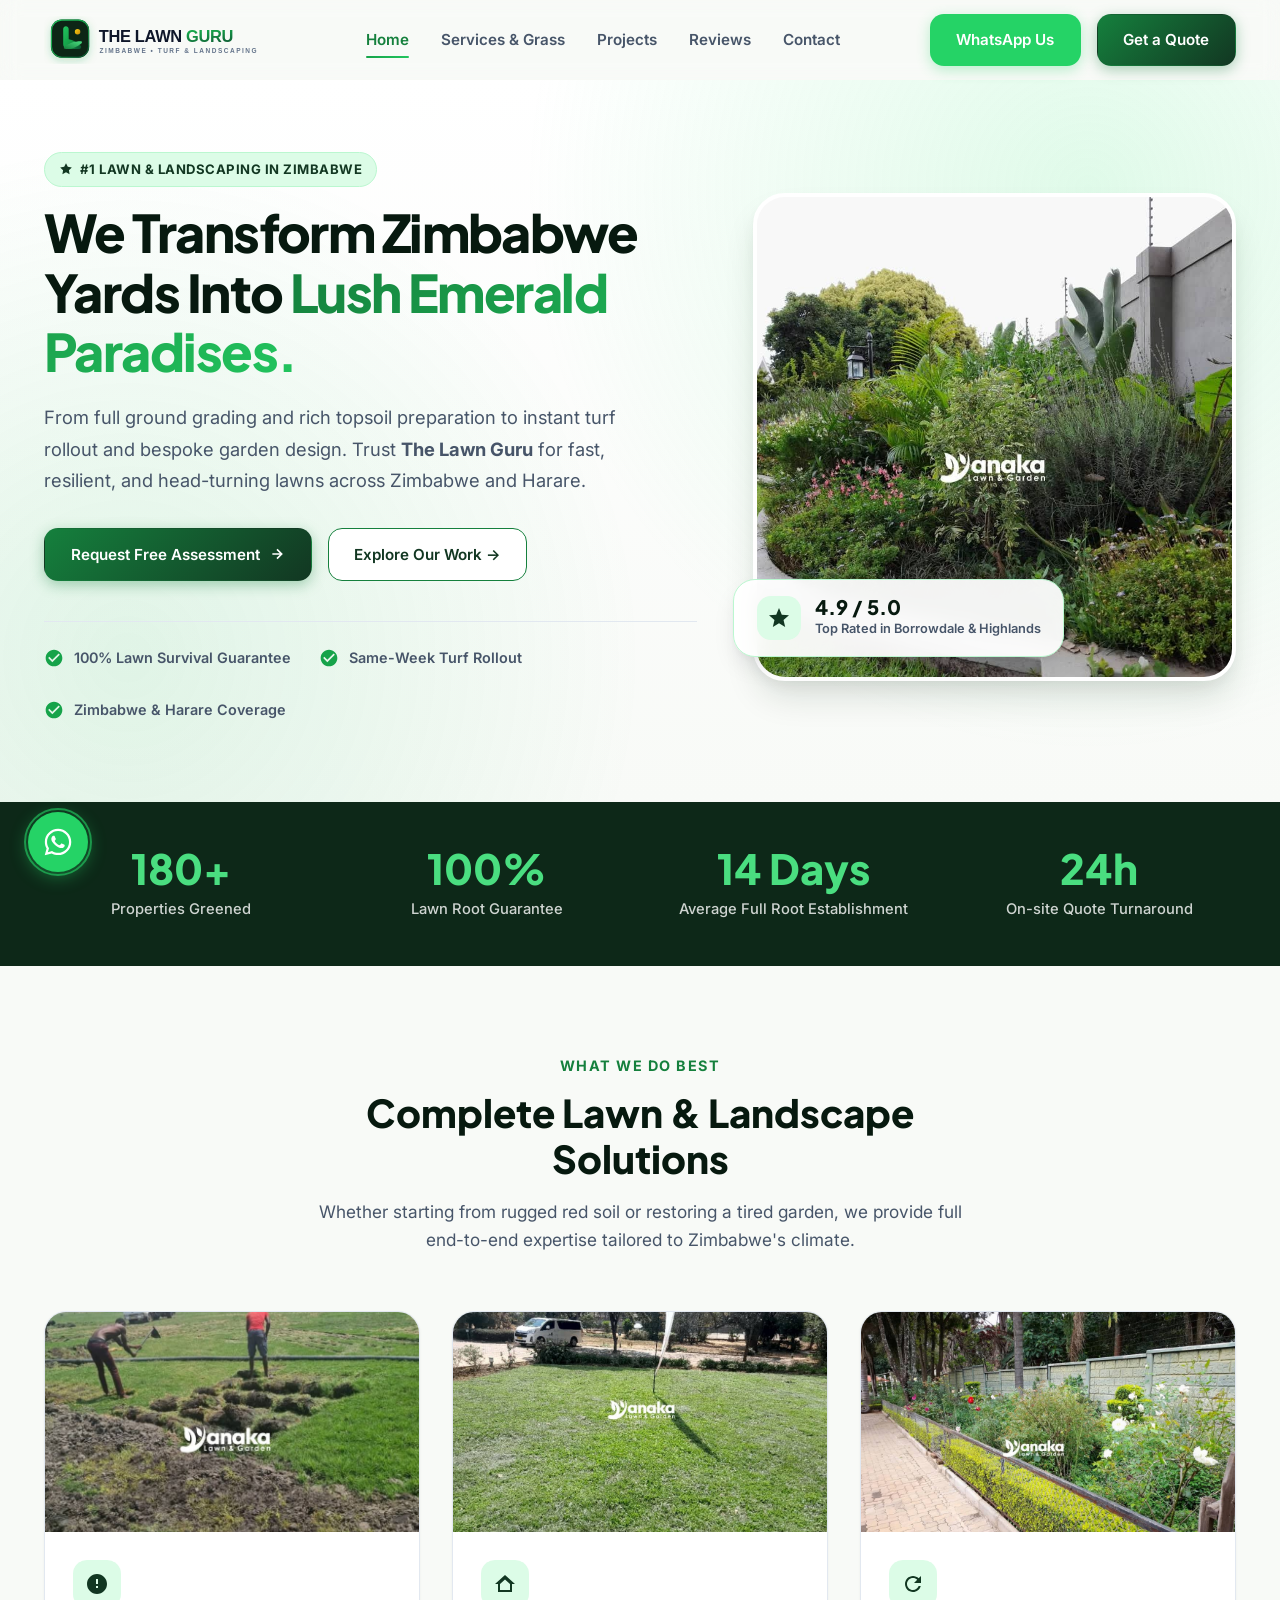
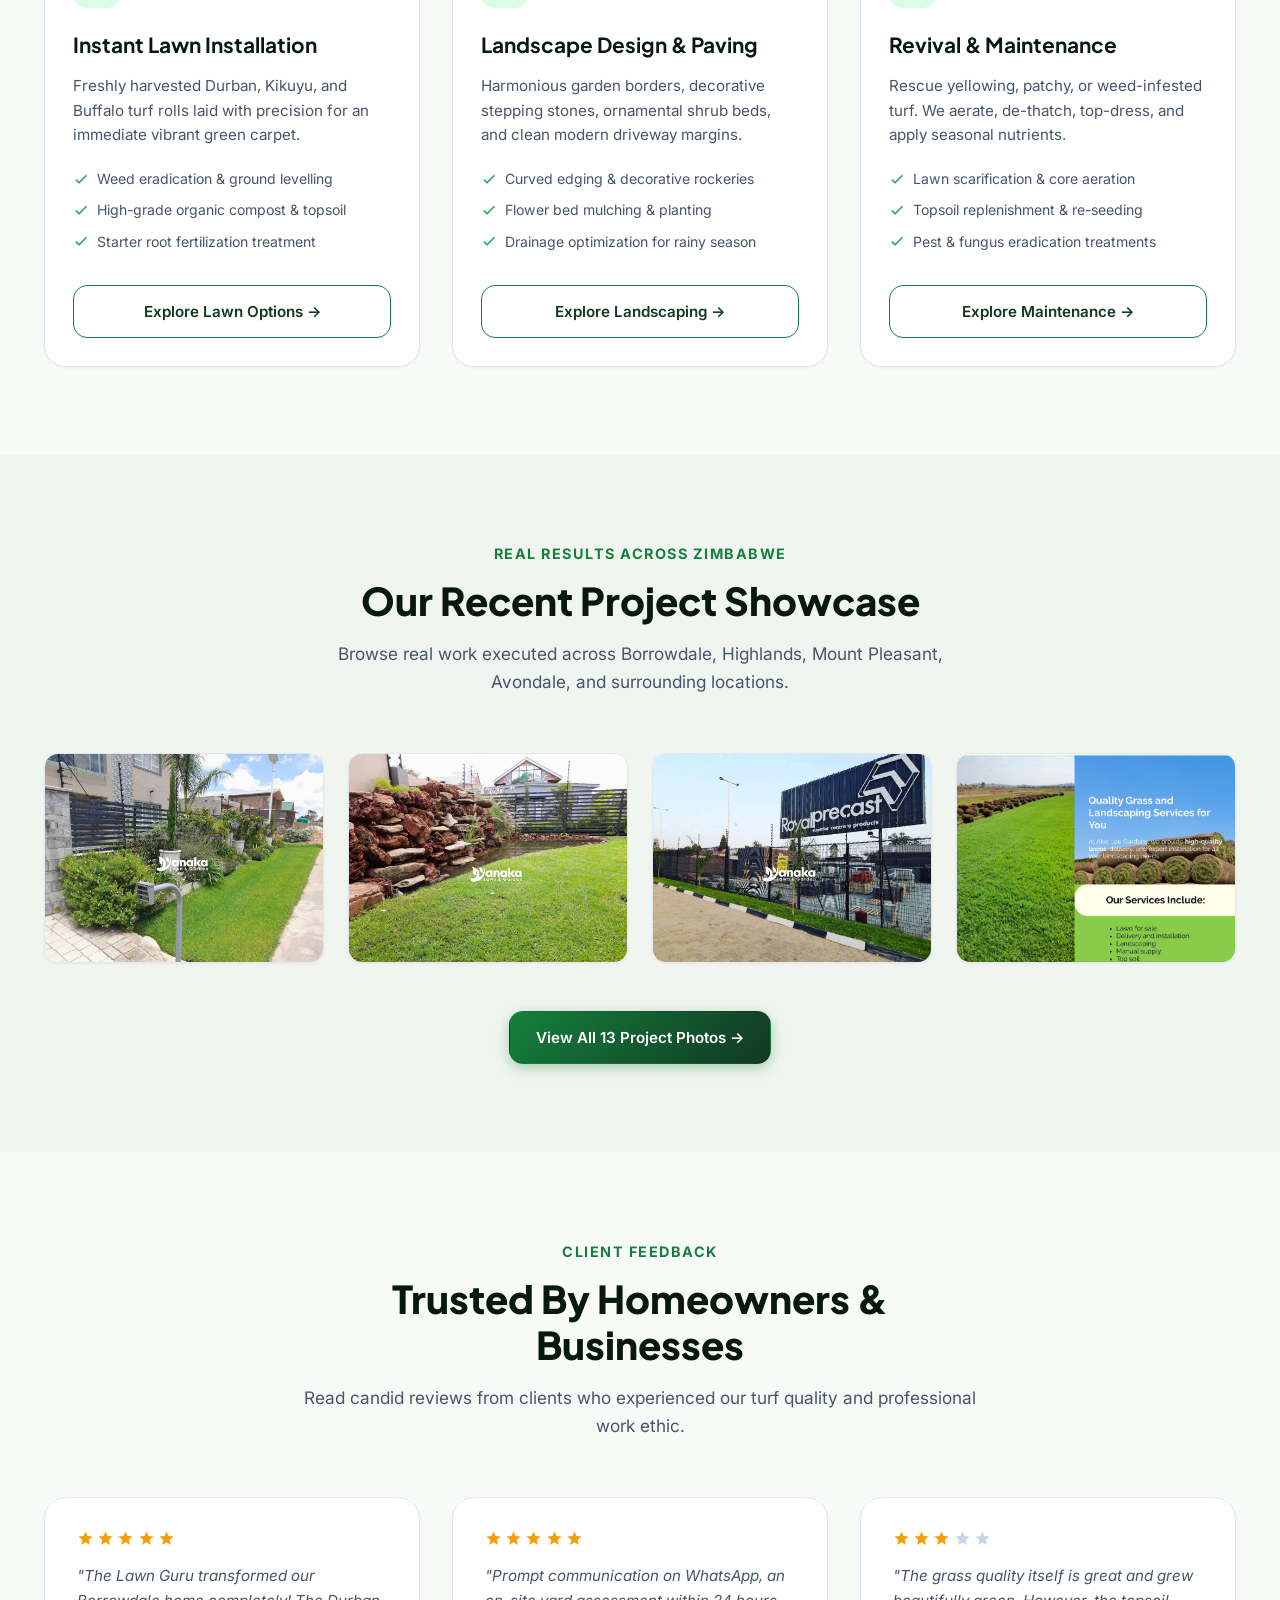
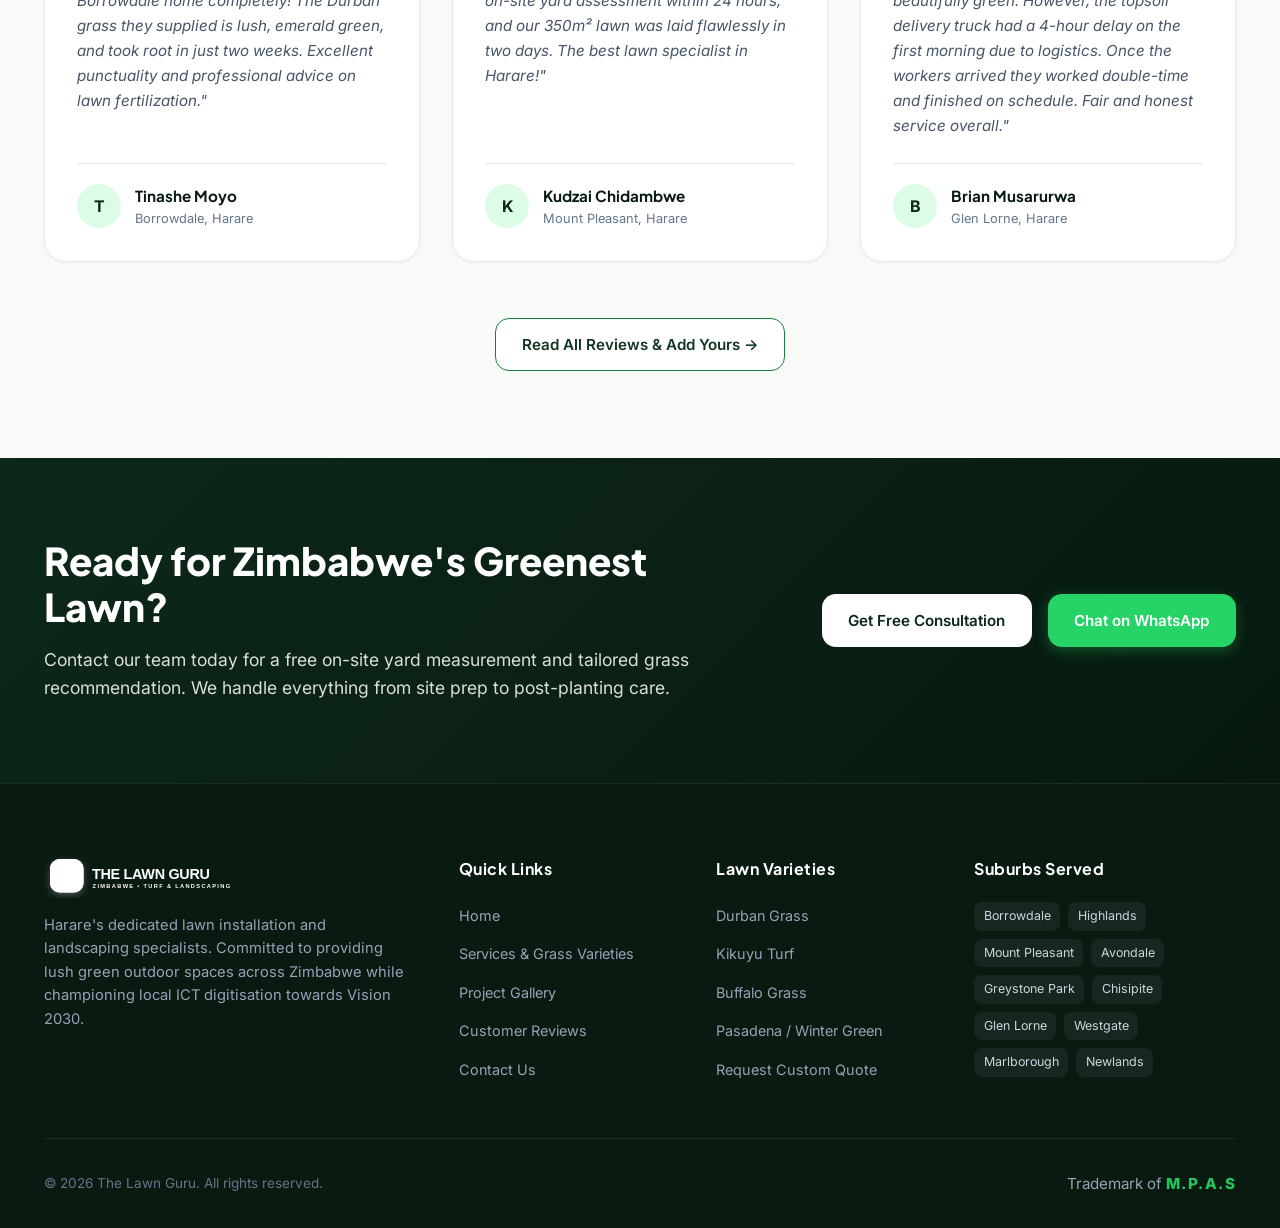
==== index.html @ 2c1bcaf5 "feat: complete The Lawn Guru website with modern branding, gallery, reviews, M.P.A.S trademark, and " ====
<!DOCTYPE html>
<html lang="en">
<head>
  <meta charset="UTF-8">
  <meta name="viewport" content="width=device-width, initial-scale=1.0">
  <title>The Lawn Guru | Harare's Premier Lawn Installation & Landscaping Specialists</title>
  <meta name="description" content="Harare's #1 lawn installation, turf laying, and landscaping experts. Supplying Durban, Kikuyu, and Buffalo grass with professional ground prep and yard care across Harare, Zimbabwe.">
  <meta name="keywords" content="lawn installation Harare, landscaping Harare, instant lawn Zimbabwe, turf suppliers Harare, garden maintenance Zimbabwe, The Lawn Guru">
  
  <!-- Open Graph / Facebook -->
  <meta property="og:type" content="website">
  <meta property="og:title" content="The Lawn Guru | Harare Lawn & Landscaping">
  <meta property="og:description" content="Transform your yard into an emerald oasis. Instant lawn installation and professional landscaping in Harare, Zimbabwe.">
  <meta property="og:image" content="picss/IMG-20260917-WA0035.jpg">
  
  <!-- Favicon -->
  <link rel="icon" type="image/svg+xml" href="assets/icon.svg">
  
  <!-- Stylesheets -->
  <link rel="stylesheet" href="css/style.css?v=4">

  <!-- Schema.org JSON-LD for Google SEO -->
  <script type="application/ld+json">
  {
    "@context": "https://schema.org",
    "@type": "HomeAndConstructionBusiness",
    "name": "The Lawn Guru",
    "url": "https://thelawnguru.vercel.app",
    "logo": "assets/logo.svg",
    "image": "picss/IMG-20260917-WA0035.jpg",
    "description": "Harare's premier lawn installation, turf laying, and landscaping specialists.",
    "address": {
      "@type": "PostalAddress",
      "addressLocality": "Harare",
      "addressCountry": "ZW"
    },
    "geo": {
      "@type": "GeoCoordinates",
      "latitude": "-17.8252",
      "longitude": "31.0335"
    },
    "telephone": "+263771234567",
    "openingHours": "Mo-Sa 07:30-17:30",
    "priceRange": "$$"
  }
  </script>
</head>
<body>

  <!-- =========================================================================
       First-Time Visitor Turf Rollout Splash (Idea 1 + Idea 6)
       ========================================================================= -->
  <div class="turf-splash-overlay" id="turfSplashOverlay" aria-hidden="true">
    <div class="splash-content-box">
      <div class="splash-logo-badge">
        <img src="assets/icon.svg" alt="The Lawn Guru Mark">
      </div>
      <div class="splash-brand-title">THE LAWN <span>GURU</span></div>
      <div class="splash-brand-sub">ZIMBABWE &bull; TURF &amp; LANDSCAPING</div>
      <div class="splash-loader-line">
        <div class="splash-loader-progress"></div>
      </div>
      <div class="splash-tap-hint">Tap anywhere to enter</div>
    </div>
  </div>

  <!-- =========================================================================
       Site Header & Navigation
       ========================================================================= -->
  <header class="site-header" id="siteHeader">
    <div class="container nav-wrapper">
      <a href="index.html" class="brand-link" aria-label="The Lawn Guru Home">
        <img src="assets/logo.svg" alt="The Lawn Guru Logo" class="brand-logo-img">
      </a>

      <nav aria-label="Main Navigation">
        <ul class="nav-links">
          <li><a href="index.html" class="nav-link active">Home</a></li>
          <li><a href="services.html" class="nav-link">Services &amp; Grass</a></li>
          <li><a href="gallery.html" class="nav-link">Projects</a></li>
          <li><a href="reviews.html" class="nav-link">Reviews</a></li>
          <li><a href="contact.html" class="nav-link">Contact</a></li>
        </ul>
      </nav>

      <div class="nav-actions">
        <a href="https://wa.me/263771234567?text=Hi%20The%20Lawn%20Guru%2C%20I%20would%20like%20a%20quote%20for%20lawn%20installation" class="btn btn-whatsapp" target="_blank" rel="noopener">
          WhatsApp Us
        </a>
        <a href="contact.html" class="btn btn-primary">Get a Quote</a>
      </div>

      <button class="mobile-toggle" aria-label="Open Navigation Menu">
        <svg viewBox="0 0 24 24" fill="none" stroke="currentColor" stroke-width="2.2" stroke-linecap="round" stroke-linejoin="round">
          <line x1="3" y1="12" x2="21" y2="12"></line>
          <line x1="3" y1="6" x2="21" y2="6"></line>
          <line x1="3" y1="18" x2="21" y2="18"></line>
        </svg>
      </button>
    </div>

    <!-- Mobile Drawer -->
    <div class="mobile-nav-drawer" id="mobileDrawer">
      <a href="index.html">Home</a>
      <a href="services.html">Services &amp; Grass Varieties</a>
      <a href="gallery.html">Projects Gallery</a>
      <a href="reviews.html">Customer Reviews</a>
      <a href="contact.html">Contact Us</a>
      <a href="https://wa.me/263771234567" target="_blank" style="color: #16a34a;">Chat on WhatsApp &rarr;</a>
    </div>
  </header>

  <!-- =========================================================================
       Hero Section
       ========================================================================= -->
  <section class="hero-section">
    <!-- Ambient Floating Particles (Idea 6) -->
    <div class="hero-ambient-container" id="heroAmbientContainer"></div>

    <div class="container hero-grid">
      <div class="hero-content">
        <div class="badge badge-green">
          <svg width="14" height="14" viewBox="0 0 24 24" fill="currentColor"><path d="M12 2L15.09 8.26L22 9.27L17 14.14L18.18 21.02L12 17.77L5.82 21.02L7 14.14L2 9.27L8.91 8.26L12 2Z"/></svg>
          #1 Lawn &amp; Landscaping in Zimbabwe
        </div>
        
        <h1 class="hero-title">
          We Transform Zimbabwe Yards Into <span class="highlight">Lush Emerald Paradises.</span>
        </h1>
        
        <p class="hero-description">
          From full ground grading and rich topsoil preparation to instant turf rollout and bespoke garden design. Trust <strong>The Lawn Guru</strong> for fast, resilient, and head-turning lawns across Zimbabwe and Harare.
        </p>

        <div class="hero-cta-group">
          <a href="contact.html" class="btn btn-primary">
            Request Free Assessment
            <svg width="16" height="16" viewBox="0 0 24 24" fill="none" stroke="currentColor" stroke-width="2.5"><path d="M5 12h14M12 5l7 7-7 7"/></svg>
          </a>
          <a href="gallery.html" class="btn btn-outline">
            Explore Our Work &rarr;
          </a>
        </div>

        <div class="hero-trust-row">
          <div class="trust-item">
            <svg class="trust-icon" viewBox="0 0 24 24" fill="currentColor"><path d="M12 2C6.48 2 2 6.48 2 12s4.48 10 10 10 10-4.48 10-10S17.52 2 12 2zm-2 15l-5-5 1.41-1.41L10 14.17l7.59-7.59L19 8l-9 9z"/></svg>
            100% Lawn Survival Guarantee
          </div>
          <div class="trust-item">
            <svg class="trust-icon" viewBox="0 0 24 24" fill="currentColor"><path d="M12 2C6.48 2 2 6.48 2 12s4.48 10 10 10 10-4.48 10-10S17.52 2 12 2zm-2 15l-5-5 1.41-1.41L10 14.17l7.59-7.59L19 8l-9 9z"/></svg>
            Same-Week Turf Rollout
          </div>
          <div class="trust-item">
            <svg class="trust-icon" viewBox="0 0 24 24" fill="currentColor"><path d="M12 2C6.48 2 2 6.48 2 12s4.48 10 10 10 10-4.48 10-10S17.52 2 12 2zm-2 15l-5-5 1.41-1.41L10 14.17l7.59-7.59L19 8l-9 9z"/></svg>
            Zimbabwe &amp; Harare Coverage
          </div>
        </div>
      </div>

      <div class="hero-media-wrapper">
        <div class="hero-image-card">
          <img src="picss/IMG-20260917-WA0035.jpg" alt="Lush green lawn installed in Harare by The Lawn Guru">
        </div>
        <div class="hero-floating-badge">
          <div class="floating-icon-box">
            <svg width="24" height="24" viewBox="0 0 24 24" fill="currentColor"><path d="M12 17.27L18.18 21l-1.64-7.03L22 9.24l-7.19-.61L12 2 9.19 8.63 2 9.24l5.46 4.73L5.82 21z"/></svg>
          </div>
          <div>
            <div class="floating-text-num">4.9 / 5.0</div>
            <div class="floating-text-label">Top Rated in Borrowdale &amp; Highlands</div>
          </div>
        </div>
      </div>
    </div>
  </section>

  <!-- =========================================================================
       Stats Bar
       ========================================================================= -->
  <section class="stats-section">
    <div class="container stats-grid">
      <div class="stat-item reveal-on-scroll reveal-delay-1">
        <div class="stat-num">180+</div>
        <div class="stat-label">Properties Greened</div>
      </div>
      <div class="stat-item reveal-on-scroll reveal-delay-2">
        <div class="stat-num">100%</div>
        <div class="stat-label">Lawn Root Guarantee</div>
      </div>
      <div class="stat-item reveal-on-scroll reveal-delay-3">
        <div class="stat-num">14 Days</div>
        <div class="stat-label">Average Full Root Establishment</div>
      </div>
      <div class="stat-item reveal-on-scroll reveal-delay-4">
        <div class="stat-num">24h</div>
        <div class="stat-label">On-site Quote Turnaround</div>
      </div>
    </div>
  </section>

  <!-- =========================================================================
       Core Services Highlights
       ========================================================================= -->
  <section class="section">
    <div class="container">
      <div class="section-header reveal-on-scroll">
        <span class="section-subtitle">What We Do Best</span>
        <h2 class="section-title">Complete Lawn &amp; Landscape Solutions</h2>
        <p class="section-intro">
          Whether starting from rugged red soil or restoring a tired garden, we provide full end-to-end expertise tailored to Zimbabwe's climate.
        </p>
      </div>

      <div class="services-grid">
        <!-- Service 1 -->
        <div class="service-card reveal-on-scroll reveal-delay-1">
          <div class="service-card-image">
            <img src="picss/IMG-20260917-WA0037.jpg" alt="Instant Lawn Laying">
          </div>
          <div class="service-card-body">
            <div class="service-icon-box">
              <svg width="24" height="24" viewBox="0 0 24 24" fill="currentColor"><path d="M12 2C6.48 2 2 6.48 2 12s4.48 10 10 10 10-4.48 10-10S17.52 2 12 2zm1 14h-2v-2h2v2zm0-4h-2V7h2v5z"/></svg>
            </div>
            <h3 class="service-card-title">Instant Lawn Installation</h3>
            <p class="service-card-text">
              Freshly harvested Durban, Kikuyu, and Buffalo turf rolls laid with precision for an immediate vibrant green carpet.
            </p>
            <ul class="service-features-list">
              <li><svg viewBox="0 0 24 24" fill="currentColor"><path d="M9 16.17L4.83 12l-1.42 1.41L9 19 21 7l-1.41-1.41z"/></svg> Weed eradication &amp; ground levelling</li>
              <li><svg viewBox="0 0 24 24" fill="currentColor"><path d="M9 16.17L4.83 12l-1.42 1.41L9 19 21 7l-1.41-1.41z"/></svg> High-grade organic compost &amp; topsoil</li>
              <li><svg viewBox="0 0 24 24" fill="currentColor"><path d="M9 16.17L4.83 12l-1.42 1.41L9 19 21 7l-1.41-1.41z"/></svg> Starter root fertilization treatment</li>
            </ul>
            <a href="services.html" class="btn btn-outline" style="margin-top: auto;">Explore Lawn Options &rarr;</a>
          </div>
        </div>

        <!-- Service 2 -->
        <div class="service-card reveal-on-scroll reveal-delay-2">
          <div class="service-card-image">
            <img src="picss/IMG-20260917-WA0038.jpg" alt="Custom Landscaping">
          </div>
          <div class="service-card-body">
            <div class="service-icon-box">
              <svg width="24" height="24" viewBox="0 0 24 24" fill="currentColor"><path d="M12 3L2 12h3v8h14v-8h3L12 3zm0 4.5l5 4.5v6H7v-6l5-4.5z"/></svg>
            </div>
            <h3 class="service-card-title">Landscape Design &amp; Paving</h3>
            <p class="service-card-text">
              Harmonious garden borders, decorative stepping stones, ornamental shrub beds, and clean modern driveway margins.
            </p>
            <ul class="service-features-list">
              <li><svg viewBox="0 0 24 24" fill="currentColor"><path d="M9 16.17L4.83 12l-1.42 1.41L9 19 21 7l-1.41-1.41z"/></svg> Curved edging &amp; decorative rockeries</li>
              <li><svg viewBox="0 0 24 24" fill="currentColor"><path d="M9 16.17L4.83 12l-1.42 1.41L9 19 21 7l-1.41-1.41z"/></svg> Flower bed mulching &amp; planting</li>
              <li><svg viewBox="0 0 24 24" fill="currentColor"><path d="M9 16.17L4.83 12l-1.42 1.41L9 19 21 7l-1.41-1.41z"/></svg> Drainage optimization for rainy season</li>
            </ul>
            <a href="services.html" class="btn btn-outline" style="margin-top: auto;">Explore Landscaping &rarr;</a>
          </div>
        </div>

        <!-- Service 3 -->
        <div class="service-card reveal-on-scroll reveal-delay-3">
          <div class="service-card-image">
            <img src="picss/IMG-20260917-WA0043.jpg" alt="Lawn Care & Revival">
          </div>
          <div class="service-card-body">
            <div class="service-icon-box">
              <svg width="24" height="24" viewBox="0 0 24 24" fill="currentColor"><path d="M17.65 6.35C16.2 4.9 14.21 4 12 4c-4.42 0-7.99 3.58-7.99 8s3.57 8 7.99 8c3.73 0 6.84-2.55 7.73-6h-2.08c-.82 2.33-3.04 4-5.65 4-3.31 0-6-2.69-6-6s2.69-6 6-6c1.66 0 3.14.69 4.22 1.78L13 11h7V4l-2.35 2.35z"/></svg>
            </div>
            <h3 class="service-card-title">Revival &amp; Maintenance</h3>
            <p class="service-card-text">
              Rescue yellowing, patchy, or weed-infested turf. We aerate, de-thatch, top-dress, and apply seasonal nutrients.
            </p>
            <ul class="service-features-list">
              <li><svg viewBox="0 0 24 24" fill="currentColor"><path d="M9 16.17L4.83 12l-1.42 1.41L9 19 21 7l-1.41-1.41z"/></svg> Lawn scarification &amp; core aeration</li>
              <li><svg viewBox="0 0 24 24" fill="currentColor"><path d="M9 16.17L4.83 12l-1.42 1.41L9 19 21 7l-1.41-1.41z"/></svg> Topsoil replenishment &amp; re-seeding</li>
              <li><svg viewBox="0 0 24 24" fill="currentColor"><path d="M9 16.17L4.83 12l-1.42 1.41L9 19 21 7l-1.41-1.41z"/></svg> Pest &amp; fungus eradication treatments</li>
            </ul>
            <a href="services.html" class="btn btn-outline" style="margin-top: auto;">Explore Maintenance &rarr;</a>
          </div>
        </div>
      </div>
    </div>
  </section>

  <!-- =========================================================================
       Recent Zimbabwe Projects Preview
       ========================================================================= -->
  <section class="section section-muted">
    <div class="container">
      <div class="section-header reveal-on-scroll">
        <span class="section-subtitle">Real Results Across Zimbabwe</span>
        <h2 class="section-title">Our Recent Project Showcase</h2>
        <p class="section-intro">
          Browse real work executed across Borrowdale, Highlands, Mount Pleasant, Avondale, and surrounding locations.
        </p>
      </div>

      <div class="gallery-grid">
        <div class="gallery-item reveal-on-scroll reveal-delay-1">
          <img src="picss/IMG-20260917-WA0031.jpg" alt="Lawn laying project in Borrowdale">
          <div class="gallery-overlay">
            <span class="gallery-tag">Borrowdale</span>
            <h4 class="gallery-title">Fresh Durban Turf Rollout</h4>
          </div>
        </div>
        <div class="gallery-item reveal-on-scroll reveal-delay-2">
          <img src="picss/IMG-20260917-WA0033.jpg" alt="Landscaping and paving in Highlands">
          <div class="gallery-overlay">
            <span class="gallery-tag">Highlands</span>
            <h4 class="gallery-title">Driveway Lawn &amp; Stone Edging</h4>
          </div>
        </div>
        <div class="gallery-item reveal-on-scroll reveal-delay-3">
          <img src="picss/IMG-20260917-WA0041.jpg" alt="Emerald lawn in Greystone Park">
          <div class="gallery-overlay">
            <span class="gallery-tag">Greystone Park</span>
            <h4 class="gallery-title">Front Yard Greening &amp; Levelling</h4>
          </div>
        </div>
        <div class="gallery-item reveal-on-scroll reveal-delay-4">
          <img src="picss/IMG-20260917-WA0052.jpg" alt="Complete garden transformation in Mount Pleasant">
          <div class="gallery-overlay">
            <span class="gallery-tag">Mount Pleasant</span>
            <h4 class="gallery-title">Estate Turf Rollout &amp; Flowerbeds</h4>
          </div>
        </div>
      </div>

      <div style="text-align: center; margin-top: 3rem;" class="reveal-on-scroll">
        <a href="gallery.html" class="btn btn-primary">View All 13 Project Photos &rarr;</a>
      </div>
    </div>
  </section>

  <!-- =========================================================================
       Featured Reviews Highlight
       ========================================================================= -->
  <section class="section">
    <div class="container">
      <div class="section-header reveal-on-scroll">
        <span class="section-subtitle">Client Feedback</span>
        <h2 class="section-title">Trusted By Homeowners &amp; Businesses</h2>
        <p class="section-intro">
          Read candid reviews from clients who experienced our turf quality and professional work ethic.
        </p>
      </div>

      <div class="reviews-grid">
        <!-- Review 1 -->
        <div class="review-card reveal-on-scroll reveal-delay-1">
          <div class="review-stars">
            <svg viewBox="0 0 24 24"><path d="M12 17.27L18.18 21l-1.64-7.03L22 9.24l-7.19-.61L12 2 9.19 8.63 2 9.24l5.46 4.73L5.82 21z"/></svg>
            <svg viewBox="0 0 24 24"><path d="M12 17.27L18.18 21l-1.64-7.03L22 9.24l-7.19-.61L12 2 9.19 8.63 2 9.24l5.46 4.73L5.82 21z"/></svg>
            <svg viewBox="0 0 24 24"><path d="M12 17.27L18.18 21l-1.64-7.03L22 9.24l-7.19-.61L12 2 9.19 8.63 2 9.24l5.46 4.73L5.82 21z"/></svg>
            <svg viewBox="0 0 24 24"><path d="M12 17.27L18.18 21l-1.64-7.03L22 9.24l-7.19-.61L12 2 9.19 8.63 2 9.24l5.46 4.73L5.82 21z"/></svg>
            <svg viewBox="0 0 24 24"><path d="M12 17.27L18.18 21l-1.64-7.03L22 9.24l-7.19-.61L12 2 9.19 8.63 2 9.24l5.46 4.73L5.82 21z"/></svg>
          </div>
          <p class="review-text">"The Lawn Guru transformed our Borrowdale home completely! The Durban grass they supplied is lush, emerald green, and took root in just two weeks. Excellent punctuality and professional advice on lawn fertilization."</p>
          <div class="review-author-row">
            <div class="author-avatar">T</div>
            <div class="author-info">
              <div class="author-name">Tinashe Moyo</div>
              <div class="author-location">Borrowdale, Harare</div>
            </div>
          </div>
        </div>

        <!-- Review 2 -->
        <div class="review-card reveal-on-scroll reveal-delay-2">
          <div class="review-stars">
            <svg viewBox="0 0 24 24"><path d="M12 17.27L18.18 21l-1.64-7.03L22 9.24l-7.19-.61L12 2 9.19 8.63 2 9.24l5.46 4.73L5.82 21z"/></svg>
            <svg viewBox="0 0 24 24"><path d="M12 17.27L18.18 21l-1.64-7.03L22 9.24l-7.19-.61L12 2 9.19 8.63 2 9.24l5.46 4.73L5.82 21z"/></svg>
            <svg viewBox="0 0 24 24"><path d="M12 17.27L18.18 21l-1.64-7.03L22 9.24l-7.19-.61L12 2 9.19 8.63 2 9.24l5.46 4.73L5.82 21z"/></svg>
            <svg viewBox="0 0 24 24"><path d="M12 17.27L18.18 21l-1.64-7.03L22 9.24l-7.19-.61L12 2 9.19 8.63 2 9.24l5.46 4.73L5.82 21z"/></svg>
            <svg viewBox="0 0 24 24"><path d="M12 17.27L18.18 21l-1.64-7.03L22 9.24l-7.19-.61L12 2 9.19 8.63 2 9.24l5.46 4.73L5.82 21z"/></svg>
          </div>
          <p class="review-text">"Prompt communication on WhatsApp, an on-site yard assessment within 24 hours, and our 350m² lawn was laid flawlessly in two days. The best lawn specialist in Harare!"</p>
          <div class="review-author-row">
            <div class="author-avatar">K</div>
            <div class="author-info">
              <div class="author-name">Kudzai Chidambwe</div>
              <div class="author-location">Mount Pleasant, Harare</div>
            </div>
          </div>
        </div>

        <!-- Review 3 (Realistic Average Review) -->
        <div class="review-card reveal-on-scroll reveal-delay-3">
          <div class="review-stars">
            <svg viewBox="0 0 24 24"><path d="M12 17.27L18.18 21l-1.64-7.03L22 9.24l-7.19-.61L12 2 9.19 8.63 2 9.24l5.46 4.73L5.82 21z"/></svg>
            <svg viewBox="0 0 24 24"><path d="M12 17.27L18.18 21l-1.64-7.03L22 9.24l-7.19-.61L12 2 9.19 8.63 2 9.24l5.46 4.73L5.82 21z"/></svg>
            <svg viewBox="0 0 24 24"><path d="M12 17.27L18.18 21l-1.64-7.03L22 9.24l-7.19-.61L12 2 9.19 8.63 2 9.24l5.46 4.73L5.82 21z"/></svg>
            <svg style="color: #cbd5e1;" viewBox="0 0 24 24"><path d="M12 17.27L18.18 21l-1.64-7.03L22 9.24l-7.19-.61L12 2 9.19 8.63 2 9.24l5.46 4.73L5.82 21z"/></svg>
            <svg style="color: #cbd5e1;" viewBox="0 0 24 24"><path d="M12 17.27L18.18 21l-1.64-7.03L22 9.24l-7.19-.61L12 2 9.19 8.63 2 9.24l5.46 4.73L5.82 21z"/></svg>
          </div>
          <p class="review-text">"The grass quality itself is great and grew beautifully green. However, the topsoil delivery truck had a 4-hour delay on the first morning due to logistics. Once the workers arrived they worked double-time and finished on schedule. Fair and honest service overall."</p>
          <div class="review-author-row">
            <div class="author-avatar">B</div>
            <div class="author-info">
              <div class="author-name">Brian Musarurwa</div>
              <div class="author-location">Glen Lorne, Harare</div>
            </div>
          </div>
        </div>
      </div>

      <div style="text-align: center; margin-top: 2rem;" class="reveal-on-scroll">
        <a href="reviews.html" class="btn btn-outline">Read All Reviews &amp; Add Yours &rarr;</a>
      </div>
    </div>
  </section>

  <!-- =========================================================================
       Call to Action Banner
       ========================================================================= -->
  <section class="cta-banner-section">
    <div class="container cta-banner-box reveal-on-scroll">
      <div class="cta-banner-content">
        <h2 class="cta-banner-title">Ready for Zimbabwe's Greenest Lawn?</h2>
        <p class="cta-banner-desc">
          Contact our team today for a free on-site yard measurement and tailored grass recommendation. We handle everything from site prep to post-planting care.
        </p>
      </div>
      <div class="cta-banner-buttons">
        <a href="contact.html" class="btn btn-white">Get Free Consultation</a>
        <a href="https://wa.me/263771234567" class="btn btn-whatsapp" target="_blank" rel="noopener">Chat on WhatsApp</a>
      </div>
    </div>
  </section>

  <!-- =========================================================================
       Footer
       ========================================================================= -->
  <footer class="site-footer">
    <div class="container">
      <div class="footer-grid">
        <div class="footer-brand">
          <img src="assets/logo.svg" alt="The Lawn Guru" style="height: 42px; filter: brightness(0) invert(1);">
          <p>
            Harare's dedicated lawn installation and landscaping specialists. Committed to providing lush green outdoor spaces across Zimbabwe while championing local ICT digitisation towards Vision 2030.
          </p>
        </div>

        <div>
          <h4 class="footer-heading">Quick Links</h4>
          <ul class="footer-links">
            <li><a href="index.html">Home</a></li>
            <li><a href="services.html">Services &amp; Grass Varieties</a></li>
            <li><a href="gallery.html">Project Gallery</a></li>
            <li><a href="reviews.html">Customer Reviews</a></li>
            <li><a href="contact.html">Contact Us</a></li>
          </ul>
        </div>

        <div>
          <h4 class="footer-heading">Lawn Varieties</h4>
          <ul class="footer-links">
            <li><a href="services.html#varieties">Durban Grass</a></li>
            <li><a href="services.html#varieties">Kikuyu Turf</a></li>
            <li><a href="services.html#varieties">Buffalo Grass</a></li>
            <li><a href="services.html#varieties">Pasadena / Winter Green</a></li>
            <li><a href="contact.html">Request Custom Quote</a></li>
          </ul>
        </div>

        <div>
          <h4 class="footer-heading">Suburbs Served</h4>
          <div class="suburbs-tags">
            <span class="suburb-tag">Borrowdale</span>
            <span class="suburb-tag">Highlands</span>
            <span class="suburb-tag">Mount Pleasant</span>
            <span class="suburb-tag">Avondale</span>
            <span class="suburb-tag">Greystone Park</span>
            <span class="suburb-tag">Chisipite</span>
            <span class="suburb-tag">Glen Lorne</span>
            <span class="suburb-tag">Westgate</span>
            <span class="suburb-tag">Marlborough</span>
            <span class="suburb-tag">Newlands</span>
          </div>
        </div>
      </div>

      <div class="footer-bottom">
        <div>
          &copy; 2026 The Lawn Guru. All rights reserved.
        </div>
        <div style="font-size: 0.95rem; color: #94a3b8;">
          Trademark of <span style="color: #22c55e; font-weight: 800; letter-spacing: 1.5px;">M.P.A.S</span>
        </div>
      </div>
    </div>
  </footer>

  <!-- Floating WhatsApp CTA -->
  <a href="https://wa.me/263771234567?text=Hi%20The%20Lawn%20Guru%2C%20I%20would%20like%20a%20quote%20for%20my%20yard%20in%20Harare" class="floating-whatsapp" target="_blank" rel="noopener" aria-label="Chat with The Lawn Guru on WhatsApp">
    <svg width="32" height="32" viewBox="0 0 24 24" fill="currentColor"><path d="M12.04 2c-5.46 0-9.91 4.45-9.91 9.91 0 1.75.46 3.45 1.32 4.95L2.05 22l5.25-1.38c1.45.79 3.08 1.21 4.74 1.21 5.46 0 9.91-4.45 9.91-9.91 0-5.46-4.45-9.92-9.91-9.92zM12.04 20.15c-1.48 0-2.93-.4-4.2-1.15l-.3-.18-3.12.82.83-3.04-.2-.31c-.82-1.31-1.26-2.83-1.26-4.38 0-4.54 3.7-8.24 8.25-8.24 4.54 0 8.24 3.7 8.24 8.24 0 4.54-3.7 8.24-8.24 8.24zm4.52-6.18c-.25-.12-1.47-.72-1.7-.81-.23-.08-.39-.12-.56.12-.17.25-.64.81-.79.97-.14.17-.29.19-.54.06-.25-.12-1.05-.39-1.99-1.23-.74-.66-1.23-1.47-1.38-1.72-.14-.25-.02-.38.11-.51.11-.11.25-.29.37-.43.12-.15.17-.25.25-.41.08-.17.04-.31-.02-.43-.06-.12-.56-1.34-.76-1.84-.2-.48-.41-.42-.56-.43h-.48c-.17 0-.43.06-.66.31-.22.25-.86.84-.86 2.05s.88 2.38 1 2.54c.12.17 1.73 2.65 4.2 3.71.59.25 1.05.41 1.41.52.59.19 1.13.16 1.56.1.48-.07 1.47-.6 1.68-1.18.21-.58.21-1.07.15-1.18-.07-.12-.23-.19-.48-.31z"/></svg>
  </a>

  <!-- Script -->
  <script src="js/main.js"></script>
</body>
</html>
---- css/style.css ----
@import url('https://fonts.googleapis.com/css2?family=Inter:wght@300;400;500;600;700&family=Plus+Jakarta+Sans:wght@500;600;700;800&display=swap');

:root {
  /* Brand Palette - Emerald Lawn & Deep Forest */
  --primary-900: #07190f;
  --primary-800: #0d2818;
  --primary-700: #123722;
  --primary-600: #15803d;
  --primary-500: #16a34a;
  --primary-400: #22c55e;
  --primary-300: #4ade80;
  --primary-200: #86efac;
  --primary-100: #dcfce7;
  --primary-50:  #f0fdf4;

  --accent-gold: #f59e0b;
  --accent-gold-light: #fef3c7;

  /* Surfaces & Text */
  --bg-page: #f8faf7;
  --bg-card: #ffffff;
  --bg-card-hover: #fafffb;
  --text-main: #0f172a;
  --text-muted: #475569;
  --text-light: #64748b;
  --text-white: #ffffff;
  --border-light: #e2e8f0;
  --border-accent: #bbf7d0;

  /* Shadows */
  --shadow-sm: 0 1px 3px rgba(0, 0, 0, 0.05);
  --shadow-md: 0 4px 12px -2px rgba(15, 23, 42, 0.08), 0 2px 6px -2px rgba(15, 23, 42, 0.04);
  --shadow-lg: 0 12px 24px -4px rgba(15, 23, 42, 0.1), 0 4px 10px -2px rgba(15, 23, 42, 0.05);
  --shadow-xl: 0 20px 35px -6px rgba(13, 40, 24, 0.14), 0 8px 16px -4px rgba(13, 40, 24, 0.06);
  --shadow-glow: 0 0 24px rgba(34, 197, 94, 0.28);

  /* Radius */
  --radius-sm: 8px;
  --radius-md: 14px;
  --radius-lg: 22px;
  --radius-xl: 32px;
  --radius-full: 9999px;

  /* Transitions */
  --transition-fast: 0.18s cubic-bezier(0.4, 0, 0.2, 1);
  --transition-base: 0.28s cubic-bezier(0.4, 0, 0.2, 1);
  --transition-smooth: 0.4s cubic-bezier(0.16, 1, 0.3, 1);

  --font-heading: 'Plus Jakarta Sans', -apple-system, BlinkMacSystemFont, 'Segoe UI', sans-serif;
  --font-body: 'Inter', -apple-system, BlinkMacSystemFont, 'Segoe UI', sans-serif;
}

/* ==========================================================================
   Base Styles & Reset
   ========================================================================== */
*, *::before, *::after {
  box-sizing: border-box;
  margin: 0;
  padding: 0;
}

/* ==========================================================================
   First-Time Mobile Intro: Turf Rollout Splash (Idea 1 + Idea 6)
   ========================================================================== */
.turf-splash-overlay {
  position: fixed;
  inset: 0;
  z-index: 10000;
  background: radial-gradient(circle at 50% 40%, #123722 0%, #0d2818 55%, #07190f 100%);
  display: flex;
  flex-direction: column;
  align-items: center;
  justify-content: center;
  padding: 2rem;
  overflow: hidden;
  will-change: transform;
  transition: transform 0.85s cubic-bezier(0.76, 0, 0.24, 1), border-radius 0.85s ease;
}

.turf-splash-overlay.rollout-up {
  transform: translateY(-102%);
  border-bottom-left-radius: 60px;
  border-bottom-right-radius: 60px;
}

.turf-splash-overlay.hidden {
  display: none !important;
}

.splash-content-box {
  text-align: center;
  display: flex;
  flex-direction: column;
  align-items: center;
  animation: splashFadeIn 0.5s ease-out;
}

@keyframes splashFadeIn {
  from {
    opacity: 0;
    transform: scale(0.9);
  }
  to {
    opacity: 1;
    transform: scale(1);
  }
}

.splash-logo-badge {
  width: 90px;
  height: 90px;
  border-radius: 26px;
  background: #0d2818;
  border: 2px solid #22c55e;
  display: flex;
  align-items: center;
  justify-content: center;
  margin-bottom: 1.5rem;
  box-shadow: 0 0 35px rgba(34, 197, 94, 0.45);
  animation: pulseGlow 2s infinite ease-in-out;
}

@keyframes pulseGlow {
  0%, 100% {
    box-shadow: 0 0 25px rgba(34, 197, 94, 0.35);
    transform: scale(1);
  }
  50% {
    box-shadow: 0 0 45px rgba(34, 197, 94, 0.65);
    transform: scale(1.04);
  }
}

.splash-logo-badge img {
  width: 58px;
  height: 58px;
}

.splash-brand-title {
  font-family: var(--font-heading);
  font-size: 2.2rem;
  font-weight: 800;
  color: #ffffff;
  letter-spacing: -0.5px;
  margin-bottom: 0.35rem;
}

.splash-brand-title span {
  background: linear-gradient(135deg, #4ade80, #22c55e);
  -webkit-background-clip: text;
  -webkit-text-fill-color: transparent;
}

.splash-brand-sub {
  font-family: var(--font-body);
  font-size: 0.82rem;
  font-weight: 700;
  color: #86efac;
  letter-spacing: 2.5px;
  text-transform: uppercase;
  margin-bottom: 1.5rem;
}

.splash-loader-line {
  width: 140px;
  height: 3.5px;
  background: rgba(255, 255, 255, 0.12);
  border-radius: var(--radius-full);
  overflow: hidden;
  position: relative;
  margin-bottom: 1rem;
}

.splash-loader-progress {
  width: 100%;
  height: 100%;
  background: linear-gradient(90deg, #22c55e, #86efac, #facc15);
  border-radius: var(--radius-full);
  animation: splashLoad 1.2s cubic-bezier(0.4, 0, 0.2, 1) forwards;
}

@keyframes splashLoad {
  0% { transform: translateX(-100%); }
  100% { transform: translateX(0); }
}

.splash-tap-hint {
  font-size: 0.75rem;
  color: rgba(255, 255, 255, 0.5);
  letter-spacing: 0.5px;
  margin-top: 0.5rem;
}

/* ==========================================================================
   Idea 6: Ambient Floating Dew & Leaf Particles (Micro-Atmosphere)
   ========================================================================== */
.hero-ambient-container {
  position: absolute;
  inset: 0;
  pointer-events: none;
  overflow: hidden;
  z-index: 1;
}

.ambient-particle {
  position: absolute;
  pointer-events: none;
  opacity: 0;
  will-change: transform, opacity;
  animation: ambientFloat 8s infinite linear;
}

/* Translucent Dewdrop Particle */
.dewdrop-particle {
  width: 14px;
  height: 14px;
  border-radius: 50%;
  background: radial-gradient(circle at 35% 35%, rgba(255, 255, 255, 0.95), rgba(74, 222, 128, 0.35) 60%, rgba(21, 128, 61, 0.1) 100%);
  box-shadow: 0 0 10px rgba(74, 222, 128, 0.4), inset -1px -1px 3px rgba(13, 40, 24, 0.3);
  backdrop-filter: blur(2px);
}

/* Drifting Leaf Particle */
.leaf-particle {
  width: 18px;
  height: 18px;
  color: #22c55e;
  filter: drop-shadow(0 2px 5px rgba(22, 163, 74, 0.25));
}

.leaf-particle svg {
  width: 100%;
  height: 100%;
  fill: currentColor;
  opacity: 0.75;
}

@keyframes ambientFloat {
  0% {
    transform: translateY(110vh) translateX(0) rotate(0deg);
    opacity: 0;
  }
  15% {
    opacity: 0.8;
  }
  85% {
    opacity: 0.8;
  }
  100% {
    transform: translateY(-50px) translateX(35px) rotate(180deg);
    opacity: 0;
  }
}

/* ==========================================================================
   Smooth Scroll Reveal Transitions (Lightweight & Native)
   ========================================================================== */
.reveal-on-scroll {
  opacity: 0;
  transform: translateY(28px);
  transition: opacity 0.65s cubic-bezier(0.16, 1, 0.3, 1), transform 0.65s cubic-bezier(0.16, 1, 0.3, 1);
  will-change: opacity, transform;
}

.reveal-on-scroll.in-view {
  opacity: 1;
  transform: translateY(0);
}

/* Staggered cascades for cards in grids */
.reveal-delay-1 { transition-delay: 0.08s; }
.reveal-delay-2 { transition-delay: 0.16s; }
.reveal-delay-3 { transition-delay: 0.24s; }
.reveal-delay-4 { transition-delay: 0.32s; }

@media (prefers-reduced-motion: reduce) {
  .reveal-on-scroll {
    opacity: 1 !important;
    transform: none !important;
    transition: none !important;
  }
}

html {
  scroll-behavior: smooth;
  font-size: 16px;
  -webkit-text-size-adjust: 100%;
}

body {
  font-family: var(--font-body);
  background-color: var(--bg-page);
  color: var(--text-main);
  line-height: 1.65;
  overflow-x: hidden;
  -webkit-font-smoothing: antialiased;
}

img {
  max-width: 100%;
  height: auto;
  display: block;
}

a {
  color: inherit;
  text-decoration: none;
  transition: color var(--transition-fast);
}

button, input, textarea, select {
  font-family: inherit;
  font-size: 1rem;
}

.container {
  width: 100%;
  max-width: 1240px;
  margin-left: auto;
  margin-right: auto;
  padding-left: 1.5rem;
  padding-right: 1.5rem;
}

/* ==========================================================================
   Header & Navigation
   ========================================================================== */
.site-header,
.site-header.scrolled {
  position: sticky;
  top: 0;
  z-index: 1000;
  background: transparent !important;
  border: none !important;
  border-bottom: none !important;
  box-shadow: none !important;
  backdrop-filter: blur(10px);
  -webkit-backdrop-filter: blur(10px);
  transition: backdrop-filter 0.3s ease;
}

.nav-wrapper {
  display: flex;
  align-items: center;
  justify-content: space-between;
  height: 80px;
}

.brand-link {
  display: flex;
  align-items: center;
  gap: 0.75rem;
}

.brand-logo-img {
  height: 48px;
  width: auto;
}

.nav-links {
  display: flex;
  align-items: center;
  list-style: none;
  gap: 2rem;
}

.nav-link {
  font-weight: 600;
  font-size: 0.95rem;
  color: var(--text-muted);
  position: relative;
  padding: 0.4rem 0;
}

.nav-link:hover {
  color: var(--primary-600);
}

.nav-link.active {
  color: var(--primary-600);
}

.nav-link.active::after {
  content: '';
  position: absolute;
  bottom: -2px;
  left: 0;
  width: 100%;
  height: 2.5px;
  background: linear-gradient(90deg, var(--primary-500), var(--primary-400));
  border-radius: var(--radius-full);
}

.nav-actions {
  display: flex;
  align-items: center;
  gap: 1rem;
}

.mobile-toggle {
  display: none;
  background: none;
  border: none;
  cursor: pointer;
  padding: 0.5rem;
  color: var(--text-main);
}

.mobile-toggle svg {
  width: 28px;
  height: 28px;
}

.mobile-nav-drawer {
  display: none !important;
}

/* ==========================================================================
   Buttons & Badges
   ========================================================================== */
.btn {
  display: inline-flex;
  align-items: center;
  justify-content: center;
  gap: 0.6rem;
  font-weight: 600;
  font-size: 0.95rem;
  padding: 0.8rem 1.6rem;
  border-radius: var(--radius-md);
  border: 1px solid transparent;
  cursor: pointer;
  transition: all var(--transition-base);
  text-decoration: none;
}

.btn-primary {
  background: linear-gradient(135deg, var(--primary-600) 0%, var(--primary-700) 100%);
  color: var(--text-white);
  box-shadow: 0 4px 14px rgba(21, 128, 61, 0.35);
}

.btn-primary:hover {
  background: linear-gradient(135deg, var(--primary-500) 0%, var(--primary-600) 100%);
  transform: translateY(-2px);
  box-shadow: 0 6px 20px rgba(21, 128, 61, 0.45);
  color: var(--text-white);
}

.btn-whatsapp {
  background: #25d366;
  color: #ffffff;
  box-shadow: 0 4px 14px rgba(37, 211, 102, 0.3);
}

.btn-whatsapp:hover {
  background: #22bf5b;
  transform: translateY(-2px);
  box-shadow: 0 6px 20px rgba(37, 211, 102, 0.4);
  color: #ffffff;
}

.btn-outline {
  background: #ffffff;
  color: var(--primary-700);
  border-color: var(--primary-600);
}

.btn-outline:hover {
  background: var(--primary-50);
  color: var(--primary-800);
  border-color: var(--primary-500);
  transform: translateY(-2px);
}

.btn-white {
  background: #ffffff;
  color: var(--primary-800);
}

.btn-white:hover {
  background: #f1f5f9;
  transform: translateY(-2px);
}

.badge {
  display: inline-flex;
  align-items: center;
  gap: 0.45rem;
  font-size: 0.82rem;
  font-weight: 700;
  padding: 0.35rem 0.85rem;
  border-radius: var(--radius-full);
  text-transform: uppercase;
  letter-spacing: 0.5px;
}

.badge-green {
  background-color: var(--primary-100);
  color: var(--primary-700);
  border: 1px solid var(--border-accent);
}

.badge-gold {
  background-color: var(--accent-gold-light);
  color: #b45309;
}

/* ==========================================================================
   Hero Section
   ========================================================================== */
.hero-section {
  position: relative;
  padding: 4.5rem 0 5rem;
  background: radial-gradient(circle at 85% 15%, rgba(134, 239, 172, 0.25) 0%, transparent 45%),
              radial-gradient(circle at 10% 80%, rgba(34, 197, 94, 0.12) 0%, transparent 40%),
              linear-gradient(180deg, #ffffff 0%, var(--bg-page) 100%);
  overflow: hidden;
}

.hero-grid {
  display: grid;
  grid-template-columns: 1.15fr 0.85fr;
  gap: 3.5rem;
  align-items: center;
}

.hero-title {
  font-family: var(--font-heading);
  font-size: 3.25rem;
  font-weight: 800;
  line-height: 1.15;
  letter-spacing: -0.03em;
  color: var(--primary-900);
  margin-top: 1rem;
  margin-bottom: 1.25rem;
}

.hero-title .highlight {
  background: linear-gradient(135deg, var(--primary-600) 0%, var(--primary-400) 100%);
  -webkit-background-clip: text;
  -webkit-text-fill-color: transparent;
}

.hero-description {
  font-size: 1.15rem;
  color: var(--text-muted);
  line-height: 1.7;
  margin-bottom: 2rem;
  max-width: 580px;
}

.hero-cta-group {
  display: flex;
  flex-wrap: wrap;
  gap: 1rem;
  margin-bottom: 2.5rem;
}

.hero-trust-row {
  display: flex;
  flex-wrap: wrap;
  gap: 1.8rem;
  padding-top: 1.5rem;
  border-top: 1px solid var(--border-light);
}

.trust-item {
  display: flex;
  align-items: center;
  gap: 0.6rem;
  font-size: 0.9rem;
  font-weight: 600;
  color: var(--text-muted);
}

.trust-icon {
  width: 20px;
  height: 20px;
  color: var(--primary-500);
  flex-shrink: 0;
}

.hero-media-wrapper {
  position: relative;
}

.hero-image-card {
  position: relative;
  border-radius: var(--radius-xl);
  overflow: hidden;
  box-shadow: var(--shadow-xl);
  border: 4px solid #ffffff;
  background: #ffffff;
}

.hero-image-card img {
  width: 100%;
  height: 480px;
  object-fit: cover;
  display: block;
}

.hero-floating-badge {
  position: absolute;
  bottom: 24px;
  left: -20px;
  background: rgba(255, 255, 255, 0.94);
  backdrop-filter: blur(10px);
  padding: 1rem 1.4rem;
  border-radius: var(--radius-lg);
  box-shadow: var(--shadow-lg);
  border: 1px solid var(--border-accent);
  display: flex;
  align-items: center;
  gap: 0.9rem;
}

.floating-icon-box {
  width: 44px;
  height: 44px;
  border-radius: var(--radius-md);
  background: var(--primary-100);
  color: var(--primary-700);
  display: flex;
  align-items: center;
  justify-content: center;
}

.floating-text-num {
  font-family: var(--font-heading);
  font-weight: 800;
  font-size: 1.25rem;
  color: var(--primary-900);
  line-height: 1.1;
}

.floating-text-label {
  font-size: 0.8rem;
  color: var(--text-muted);
  font-weight: 600;
}

/* ==========================================================================
   Stats Bar Section
   ========================================================================== */
.stats-section {
  background: var(--primary-800);
  color: #ffffff;
  padding: 2.75rem 0;
  position: relative;
}

.stats-grid {
  display: grid;
  grid-template-columns: repeat(4, 1fr);
  gap: 2rem;
  text-align: center;
}

.stat-num {
  font-family: var(--font-heading);
  font-size: 2.6rem;
  font-weight: 800;
  color: var(--primary-300);
  line-height: 1.1;
  margin-bottom: 0.35rem;
}

.stat-label {
  font-size: 0.92rem;
  color: rgba(255, 255, 255, 0.8);
  font-weight: 500;
}

/* ==========================================================================
   Section Headers
   ========================================================================== */
.section {
  padding: 5.5rem 0;
}

.section-muted {
  background-color: #f1f5f0;
}

.section-header {
  text-align: center;
  max-width: 680px;
  margin: 0 auto 3.5rem;
}

.section-subtitle {
  color: var(--primary-600);
  font-weight: 700;
  font-size: 0.9rem;
  text-transform: uppercase;
  letter-spacing: 1.5px;
  margin-bottom: 0.75rem;
  display: block;
}

.section-title {
  font-family: var(--font-heading);
  font-size: 2.4rem;
  font-weight: 800;
  color: var(--primary-900);
  line-height: 1.2;
  margin-bottom: 1rem;
}

.section-intro {
  font-size: 1.08rem;
  color: var(--text-muted);
}

/* ==========================================================================
   Services Cards
   ========================================================================== */
.services-grid {
  display: grid;
  grid-template-columns: repeat(3, 1fr);
  gap: 2rem;
}

.service-card {
  background: var(--bg-card);
  border-radius: var(--radius-lg);
  overflow: hidden;
  border: 1px solid var(--border-light);
  box-shadow: var(--shadow-sm);
  transition: all var(--transition-base);
  display: flex;
  flex-direction: column;
}

.service-card:hover {
  transform: translateY(-6px);
  box-shadow: var(--shadow-xl);
  border-color: var(--border-accent);
}

.service-card-image {
  height: 220px;
  width: 100%;
  overflow: hidden;
  position: relative;
}

.service-card-image img {
  width: 100%;
  height: 100%;
  object-fit: cover;
  transition: transform var(--transition-smooth);
}

.service-card:hover .service-card-image img {
  transform: scale(1.06);
}

.service-card-body {
  padding: 1.75rem;
  flex: 1;
  display: flex;
  flex-direction: column;
}

.service-icon-box {
  width: 48px;
  height: 48px;
  border-radius: var(--radius-md);
  background: var(--primary-100);
  color: var(--primary-700);
  display: flex;
  align-items: center;
  justify-content: center;
  margin-bottom: 1.25rem;
}

.service-card-title {
  font-family: var(--font-heading);
  font-size: 1.3rem;
  font-weight: 700;
  color: var(--primary-900);
  margin-bottom: 0.75rem;
}

.service-card-text {
  font-size: 0.95rem;
  color: var(--text-muted);
  line-height: 1.6;
  margin-bottom: 1.25rem;
  flex: 1;
}

.service-features-list {
  list-style: none;
  margin-bottom: 1.5rem;
}

.service-features-list li {
  font-size: 0.88rem;
  color: var(--text-muted);
  display: flex;
  align-items: center;
  gap: 0.5rem;
  margin-bottom: 0.5rem;
}

.service-features-list li svg {
  color: var(--primary-500);
  width: 16px;
  height: 16px;
  flex-shrink: 0;
}

/* ==========================================================================
   Grass Varieties Showcase
   ========================================================================== */
.varieties-grid {
  display: grid;
  grid-template-columns: repeat(4, 1fr);
  gap: 1.5rem;
}

.variety-card {
  background: #ffffff;
  border-radius: var(--radius-lg);
  padding: 1.75rem;
  border: 1px solid var(--border-light);
  box-shadow: var(--shadow-sm);
  transition: all var(--transition-base);
}

.variety-card:hover {
  border-color: var(--primary-400);
  box-shadow: var(--shadow-md);
  transform: translateY(-4px);
}

.variety-badge {
  display: inline-block;
  font-size: 0.75rem;
  font-weight: 700;
  color: var(--primary-700);
  background: var(--primary-100);
  padding: 0.2rem 0.6rem;
  border-radius: var(--radius-full);
  margin-bottom: 0.8rem;
}

.variety-title {
  font-family: var(--font-heading);
  font-size: 1.2rem;
  font-weight: 700;
  color: var(--primary-900);
  margin-bottom: 0.5rem;
}

.variety-desc {
  font-size: 0.88rem;
  color: var(--text-muted);
  margin-bottom: 1.25rem;
  line-height: 1.5;
}

.variety-metrics {
  border-top: 1px solid var(--border-light);
  padding-top: 1rem;
  font-size: 0.82rem;
  display: flex;
  flex-direction: column;
  gap: 0.5rem;
}

.metric-row {
  display: flex;
  justify-content: space-between;
  align-items: center;
}

.metric-label {
  color: var(--text-light);
  font-weight: 500;
}

.metric-value {
  color: var(--primary-700);
  font-weight: 700;
}

/* ==========================================================================
   Interactive Calculator / Estimator
   ========================================================================== */
.calculator-card {
  background: #ffffff;
  border-radius: var(--radius-xl);
  padding: 3rem;
  box-shadow: var(--shadow-lg);
  border: 1px solid var(--border-accent);
  display: grid;
  grid-template-columns: 1.2fr 0.8fr;
  gap: 3rem;
  align-items: center;
}

.calc-form-group {
  margin-bottom: 1.75rem;
}

.calc-label {
  display: block;
  font-weight: 700;
  font-size: 0.95rem;
  color: var(--primary-900);
  margin-bottom: 0.6rem;
}

.calc-range-wrapper {
  display: flex;
  align-items: center;
  gap: 1.5rem;
}

.calc-slider {
  flex: 1;
  accent-color: var(--primary-500);
  height: 8px;
  cursor: pointer;
}

.calc-number-display {
  font-family: var(--font-heading);
  font-size: 1.25rem;
  font-weight: 800;
  color: var(--primary-700);
  background: var(--primary-50);
  border: 1px solid var(--border-accent);
  padding: 0.4rem 1rem;
  border-radius: var(--radius-md);
  min-width: 90px;
  text-align: center;
}

.calc-select {
  width: 100%;
  padding: 0.8rem 1rem;
  border-radius: var(--radius-md);
  border: 1px solid var(--border-light);
  background-color: #ffffff;
  color: var(--text-main);
  font-size: 0.95rem;
  outline: none;
  transition: border-color var(--transition-fast);
}

.calc-select:focus {
  border-color: var(--primary-500);
  box-shadow: 0 0 0 3px rgba(34, 197, 94, 0.15);
}

.calc-result-box {
  background: linear-gradient(135deg, var(--primary-800) 0%, var(--primary-900) 100%);
  color: #ffffff;
  padding: 2.5rem 2rem;
  border-radius: var(--radius-lg);
  text-align: center;
  box-shadow: var(--shadow-xl);
  position: relative;
}

.calc-result-title {
  font-size: 0.95rem;
  text-transform: uppercase;
  letter-spacing: 1px;
  color: var(--primary-300);
  font-weight: 700;
  margin-bottom: 0.75rem;
}

.calc-price-range {
  font-family: var(--font-heading);
  font-size: 2.4rem;
  font-weight: 800;
  color: #ffffff;
  line-height: 1.1;
  margin-bottom: 0.5rem;
}

.calc-price-sub {
  font-size: 0.85rem;
  color: rgba(255, 255, 255, 0.7);
  margin-bottom: 1.75rem;
}

/* ==========================================================================
   Gallery & Lightbox
   ========================================================================== */
.gallery-filters {
  display: flex;
  justify-content: center;
  flex-wrap: wrap;
  gap: 0.75rem;
  margin-bottom: 2.5rem;
}

.filter-btn {
  background: #ffffff;
  border: 1px solid var(--border-light);
  color: var(--text-muted);
  padding: 0.6rem 1.4rem;
  border-radius: var(--radius-full);
  font-weight: 600;
  font-size: 0.9rem;
  cursor: pointer;
  transition: all var(--transition-fast);
}

.filter-btn:hover {
  color: var(--primary-700);
  border-color: var(--primary-400);
}

.filter-btn.active {
  background: var(--primary-600);
  color: #ffffff;
  border-color: var(--primary-600);
  box-shadow: 0 4px 12px rgba(21, 128, 61, 0.25);
}

.gallery-grid {
  display: grid;
  grid-template-columns: repeat(auto-fill, minmax(280px, 1fr));
  gap: 1.5rem;
}

.gallery-item {
  position: relative;
  border-radius: var(--radius-md);
  overflow: hidden;
  background: #ffffff;
  box-shadow: var(--shadow-sm);
  aspect-ratio: 4 / 3;
  cursor: pointer;
  border: 1px solid var(--border-light);
}

.gallery-item img {
  width: 100%;
  height: 100%;
  object-fit: cover;
  transition: transform var(--transition-smooth);
}

.gallery-item:hover img {
  transform: scale(1.08);
}

.gallery-overlay {
  position: absolute;
  inset: 0;
  background: linear-gradient(0deg, rgba(13, 40, 24, 0.85) 0%, rgba(13, 40, 24, 0.1) 60%, transparent 100%);
  opacity: 0;
  transition: opacity var(--transition-base);
  display: flex;
  flex-direction: column;
  justify-content: flex-end;
  padding: 1.5rem;
  color: #ffffff;
}

.gallery-item:hover .gallery-overlay {
  opacity: 1;
}

.gallery-tag {
  font-size: 0.75rem;
  font-weight: 700;
  color: var(--primary-300);
  text-transform: uppercase;
  letter-spacing: 0.5px;
  margin-bottom: 0.3rem;
}

.gallery-title {
  font-family: var(--font-heading);
  font-size: 1.05rem;
  font-weight: 700;
}

/* Lightbox */
.lightbox-modal {
  display: none;
  position: fixed;
  inset: 0;
  z-index: 2000;
  background: rgba(7, 25, 15, 0.92);
  backdrop-filter: blur(8px);
  align-items: center;
  justify-content: center;
  padding: 2rem;
}

.lightbox-modal.active {
  display: flex;
}

.lightbox-content {
  position: relative;
  max-width: 900px;
  max-height: 85vh;
  display: flex;
  flex-direction: column;
  align-items: center;
}

.lightbox-img {
  max-width: 100%;
  max-height: 75vh;
  object-fit: contain;
  border-radius: var(--radius-md);
  border: 2px solid rgba(255, 255, 255, 0.2);
  box-shadow: var(--shadow-xl);
}

.lightbox-caption {
  color: #ffffff;
  margin-top: 1rem;
  font-size: 1rem;
  font-weight: 600;
  text-align: center;
}

.lightbox-close {
  position: absolute;
  top: -40px;
  right: 0;
  background: none;
  border: none;
  color: #ffffff;
  font-size: 2rem;
  cursor: pointer;
  line-height: 1;
}

/* ==========================================================================
   Reviews & Testimonials System
   ========================================================================== */
.reviews-summary-card {
  background: #ffffff;
  border-radius: var(--radius-xl);
  padding: 2.5rem;
  box-shadow: var(--shadow-md);
  border: 1px solid var(--border-light);
  margin-bottom: 3.5rem;
  display: flex;
  align-items: center;
  justify-content: space-between;
  flex-wrap: wrap;
  gap: 2rem;
}

.summary-score-box {
  display: flex;
  align-items: center;
  gap: 1.5rem;
}

.rating-big-num {
  font-family: var(--font-heading);
  font-size: 3.6rem;
  font-weight: 800;
  color: var(--primary-900);
  line-height: 1;
}

.rating-stars {
  display: flex;
  gap: 0.25rem;
  color: var(--accent-gold);
  margin-bottom: 0.35rem;
}

.rating-stars svg {
  width: 22px;
  height: 22px;
  fill: currentColor;
}

.rating-count-text {
  font-size: 0.9rem;
  color: var(--text-muted);
  font-weight: 500;
}

.reviews-grid {
  display: grid;
  grid-template-columns: repeat(3, 1fr);
  gap: 2rem;
  margin-bottom: 3.5rem;
}

.review-card {
  background: #ffffff;
  border-radius: var(--radius-lg);
  padding: 2rem;
  border: 1px solid var(--border-light);
  box-shadow: var(--shadow-sm);
  display: flex;
  flex-direction: column;
  transition: transform var(--transition-base), box-shadow var(--transition-base);
}

.review-card:hover {
  transform: translateY(-4px);
  box-shadow: var(--shadow-md);
  border-color: var(--border-accent);
}

.review-stars {
  display: flex;
  gap: 0.2rem;
  color: var(--accent-gold);
  margin-bottom: 1rem;
}

.review-stars svg {
  width: 17px;
  height: 17px;
  fill: currentColor;
}

.review-text {
  font-size: 0.95rem;
  color: var(--text-muted);
  line-height: 1.65;
  margin-bottom: 1.5rem;
  flex: 1;
  font-style: italic;
}

.review-author-row {
  display: flex;
  align-items: center;
  gap: 0.85rem;
  border-top: 1px solid var(--border-light);
  padding-top: 1.2rem;
}

.author-avatar {
  width: 44px;
  height: 44px;
  border-radius: var(--radius-full);
  background: var(--primary-100);
  color: var(--primary-800);
  display: flex;
  align-items: center;
  justify-content: center;
  font-weight: 700;
  font-size: 1rem;
  flex-shrink: 0;
}

.author-info {
  flex: 1;
}

.author-name {
  font-family: var(--font-heading);
  font-weight: 700;
  font-size: 0.95rem;
  color: var(--primary-900);
}

.author-location {
  font-size: 0.8rem;
  color: var(--text-light);
  display: flex;
  align-items: center;
  gap: 0.3rem;
}

/* Write Review Form Card */
.add-review-section {
  background: #ffffff;
  border-radius: var(--radius-xl);
  padding: 3rem;
  border: 1px solid var(--border-accent);
  box-shadow: var(--shadow-lg);
  max-width: 800px;
  margin: 0 auto;
}

.form-group {
  margin-bottom: 1.5rem;
}

.form-label {
  display: block;
  font-weight: 600;
  font-size: 0.9rem;
  color: var(--primary-900);
  margin-bottom: 0.5rem;
}

.form-input, .form-textarea, .form-select {
  width: 100%;
  padding: 0.85rem 1.1rem;
  border: 1px solid var(--border-light);
  border-radius: var(--radius-md);
  font-size: 0.95rem;
  color: var(--text-main);
  background: #ffffff;
  transition: all var(--transition-fast);
  outline: none;
}

.form-input:focus, .form-textarea:focus, .form-select:focus {
  border-color: var(--primary-500);
  box-shadow: 0 0 0 3px rgba(34, 197, 94, 0.15);
}

.star-rating-input {
  display: flex;
  gap: 0.5rem;
  font-size: 1.8rem;
  cursor: pointer;
  color: #cbd5e1;
}

.star-rating-input span {
  transition: color var(--transition-fast);
}

.star-rating-input span.active, .star-rating-input span:hover {
  color: var(--accent-gold);
}

/* ==========================================================================
   Contact Page & Form
   ========================================================================== */
.contact-grid {
  display: grid;
  grid-template-columns: 0.9fr 1.1fr;
  gap: 3.5rem;
  align-items: start;
}

.contact-info-card {
  background: var(--primary-800);
  color: #ffffff;
  border-radius: var(--radius-xl);
  padding: 3rem 2.5rem;
  box-shadow: var(--shadow-xl);
}

.contact-info-card .info-title {
  font-family: var(--font-heading);
  font-size: 1.8rem;
  font-weight: 800;
  margin-bottom: 1rem;
  color: #ffffff;
}

.contact-info-card .info-sub {
  color: rgba(255, 255, 255, 0.8);
  font-size: 0.95rem;
  margin-bottom: 2.5rem;
  line-height: 1.6;
}

.contact-method-list {
  display: flex;
  flex-direction: column;
  gap: 1.75rem;
  margin-bottom: 2.5rem;
}

.contact-method-item {
  display: flex;
  gap: 1.2rem;
}

.contact-method-icon {
  width: 44px;
  height: 44px;
  border-radius: var(--radius-md);
  background: rgba(255, 255, 255, 0.12);
  color: var(--primary-300);
  display: flex;
  align-items: center;
  justify-content: center;
  flex-shrink: 0;
}

.contact-method-title {
  font-size: 0.8rem;
  text-transform: uppercase;
  letter-spacing: 1px;
  color: rgba(255, 255, 255, 0.6);
  font-weight: 600;
  margin-bottom: 0.2rem;
}

.contact-method-detail {
  font-size: 1.05rem;
  font-weight: 600;
  color: #ffffff;
}

.contact-form-card {
  background: #ffffff;
  border-radius: var(--radius-xl);
  padding: 3rem;
  border: 1px solid var(--border-light);
  box-shadow: var(--shadow-lg);
}

.form-row {
  display: grid;
  grid-template-columns: 1fr 1fr;
  gap: 1.5rem;
}

/* ==========================================================================
   Interactive Modals & Alerts
   ========================================================================== */
.toast-alert {
  position: fixed;
  bottom: 30px;
  right: 30px;
  background: #ffffff;
  border-radius: var(--radius-md);
  padding: 1.2rem 1.6rem;
  box-shadow: var(--shadow-xl);
  border-left: 5px solid var(--primary-500);
  display: flex;
  align-items: center;
  gap: 1rem;
  z-index: 9999;
  transform: translateY(120px);
  opacity: 0;
  transition: all var(--transition-base);
}

.toast-alert.show {
  transform: translateY(0);
  opacity: 1;
}

.toast-title {
  font-weight: 700;
  font-size: 0.95rem;
  color: var(--primary-900);
}

.toast-desc {
  font-size: 0.85rem;
  color: var(--text-muted);
}

/* Modal for Contact Success */
.site-modal {
  display: none;
  position: fixed;
  inset: 0;
  z-index: 3000;
  background: rgba(15, 23, 42, 0.65);
  backdrop-filter: blur(6px);
  align-items: center;
  justify-content: center;
  padding: 1.5rem;
}

.site-modal.active {
  display: flex;
}

.site-modal-box {
  background: #ffffff;
  border-radius: var(--radius-xl);
  padding: 2.75rem 2.25rem;
  max-width: 480px;
  width: 100%;
  text-align: center;
  box-shadow: var(--shadow-xl);
  animation: modalScale 0.3s ease-out;
}

@keyframes modalScale {
  from {
    transform: scale(0.92);
    opacity: 0;
  }
  to {
    transform: scale(1);
    opacity: 1;
  }
}

.modal-icon-circle {
  width: 70px;
  height: 70px;
  border-radius: var(--radius-full);
  background: var(--primary-100);
  color: var(--primary-600);
  display: flex;
  align-items: center;
  justify-content: center;
  margin: 0 auto 1.5rem;
}

.modal-title {
  font-family: var(--font-heading);
  font-size: 1.6rem;
  font-weight: 800;
  color: var(--primary-900);
  margin-bottom: 0.75rem;
}

.modal-text {
  font-size: 0.95rem;
  color: var(--text-muted);
  line-height: 1.6;
  margin-bottom: 2rem;
}

/* ==========================================================================
   Floating WhatsApp Button
   ========================================================================== */
.floating-whatsapp {
  position: fixed;
  bottom: 28px;
  left: 28px;
  width: 60px;
  height: 60px;
  background: #25d366;
  border-radius: var(--radius-full);
  display: flex;
  align-items: center;
  justify-content: center;
  color: #ffffff;
  box-shadow: 0 4px 18px rgba(37, 211, 102, 0.45);
  z-index: 999;
  transition: transform var(--transition-base);
}

.floating-whatsapp:hover {
  transform: scale(1.1);
  color: #ffffff;
}

.floating-whatsapp::before {
  content: '';
  position: absolute;
  inset: -4px;
  border-radius: var(--radius-full);
  border: 2px solid #25d366;
  opacity: 0.6;
  animation: pulsePing 2s infinite cubic-bezier(0, 0, 0.2, 1);
}

@keyframes pulsePing {
  0% {
    transform: scale(0.95);
    opacity: 0.8;
  }
  70% {
    transform: scale(1.3);
    opacity: 0;
  }
  100% {
    transform: scale(1.3);
    opacity: 0;
  }
}

/* ==========================================================================
   CTA Banner
   ========================================================================== */
.cta-banner-section {
  background: linear-gradient(135deg, var(--primary-800) 0%, var(--primary-900) 100%);
  color: #ffffff;
  padding: 5rem 0;
  position: relative;
  overflow: hidden;
}

.cta-banner-box {
  display: flex;
  align-items: center;
  justify-content: space-between;
  flex-wrap: wrap;
  gap: 2.5rem;
  position: relative;
  z-index: 2;
}

.cta-banner-content {
  max-width: 650px;
}

.cta-banner-title {
  font-family: var(--font-heading);
  font-size: 2.4rem;
  font-weight: 800;
  margin-bottom: 1rem;
  line-height: 1.2;
}

.cta-banner-desc {
  font-size: 1.1rem;
  color: rgba(255, 255, 255, 0.85);
  line-height: 1.6;
}

.cta-banner-buttons {
  display: flex;
  flex-wrap: wrap;
  gap: 1rem;
}

/* ==========================================================================
   Footer
   ========================================================================== */
.site-footer {
  background: #091a11;
  color: #cbd5e1;
  padding: 4.5rem 0 2rem;
  border-top: 1px solid rgba(255, 255, 255, 0.08);
}

.footer-grid {
  display: grid;
  grid-template-columns: 1.4fr 0.8fr 0.8fr 1fr;
  gap: 3rem;
  margin-bottom: 3.5rem;
}

.footer-brand p {
  font-size: 0.92rem;
  color: #94a3b8;
  margin-top: 1rem;
  line-height: 1.6;
}

.footer-heading {
  font-family: var(--font-heading);
  font-size: 1rem;
  font-weight: 700;
  color: #ffffff;
  margin-bottom: 1.25rem;
  letter-spacing: 0.5px;
}

.footer-links {
  list-style: none;
  display: flex;
  flex-direction: column;
  gap: 0.75rem;
}

.footer-links a {
  font-size: 0.9rem;
  color: #94a3b8;
}

.footer-links a:hover {
  color: var(--primary-400);
}

.suburbs-tags {
  display: flex;
  flex-wrap: wrap;
  gap: 0.5rem;
}

.suburb-tag {
  background: rgba(255, 255, 255, 0.06);
  color: #cbd5e1;
  font-size: 0.78rem;
  padding: 0.25rem 0.6rem;
  border-radius: var(--radius-sm);
}

.footer-bottom {
  padding-top: 2rem;
  border-top: 1px solid rgba(255, 255, 255, 0.08);
  display: flex;
  align-items: center;
  justify-content: space-between;
  flex-wrap: wrap;
  gap: 1rem;
  font-size: 0.85rem;
  color: #64748b;
}

.footer-vision-badge {
  display: inline-flex;
  align-items: center;
  gap: 0.5rem;
  background: rgba(34, 197, 94, 0.12);
  color: var(--primary-300);
  padding: 0.3rem 0.8rem;
  border-radius: var(--radius-full);
  font-weight: 600;
  font-size: 0.8rem;
}

/* ==========================================================================
   Responsive Breakpoints
   ========================================================================== */
@media (max-width: 1024px) {
  .hero-grid {
    grid-template-columns: 1fr;
    text-align: center;
  }

  .hero-description {
    margin-left: auto;
    margin-right: auto;
  }

  .hero-cta-group {
    justify-content: center;
  }

  .hero-trust-row {
    justify-content: center;
  }

  .hero-floating-badge {
    left: 20px;
  }

  .services-grid {
    grid-template-columns: repeat(2, 1fr);
  }

  .varieties-grid {
    grid-template-columns: repeat(2, 1fr);
  }

  .reviews-grid {
    grid-template-columns: repeat(2, 1fr);
  }

  .calculator-card {
    grid-template-columns: 1fr;
  }

  .contact-grid {
    grid-template-columns: 1fr;
  }

  .footer-grid {
    grid-template-columns: repeat(2, 1fr);
  }
}

@media (max-width: 768px) {
  .nav-links, .nav-actions {
    display: none;
  }

  .mobile-toggle {
    display: block;
  }

  .nav-wrapper {
    height: 70px;
  }

  .hero-title {
    font-size: 2.4rem;
  }

  .hero-image-card img {
    height: 340px;
  }

  .stats-grid {
    grid-template-columns: repeat(2, 1fr);
    gap: 1.5rem;
  }

  .services-grid {
    grid-template-columns: 1fr;
  }

  .varieties-grid {
    grid-template-columns: 1fr;
  }

  .reviews-grid {
    grid-template-columns: 1fr;
  }

  .reviews-summary-card {
    flex-direction: column;
    text-align: center;
  }

  .summary-score-box {
    flex-direction: column;
    gap: 0.5rem;
  }

  .form-row {
    grid-template-columns: 1fr;
  }

  .calculator-card {
    padding: 1.75rem;
  }

  .add-review-section, .contact-form-card {
    padding: 1.75rem;
  }

  .cta-banner-box {
    text-align: center;
    justify-content: center;
  }

  .cta-banner-buttons {
    justify-content: center;
  }

  .footer-grid {
    grid-template-columns: 1fr;
    gap: 2rem;
  }

  /* Mobile Nav Drawer */
  .mobile-nav-drawer {
    display: flex !important;
    flex-direction: column;
    position: fixed;
    top: 70px;
    left: 0;
    right: 0;
    background: #ffffff;
    padding: 1.5rem;
    box-shadow: var(--shadow-xl);
    border-bottom: 2px solid var(--border-accent);
    transform: translateY(-120%);
    transition: transform var(--transition-base);
    z-index: 999;
  }

  .mobile-nav-drawer.open {
    transform: translateY(0);
  }

  .mobile-nav-drawer a {
    font-size: 1.1rem;
    font-weight: 600;
    color: var(--text-main);
    padding: 0.85rem 0;
    border-bottom: 1px solid var(--border-light);
  }

  .mobile-nav-drawer a:last-child {
    border-bottom: none;
  }
}
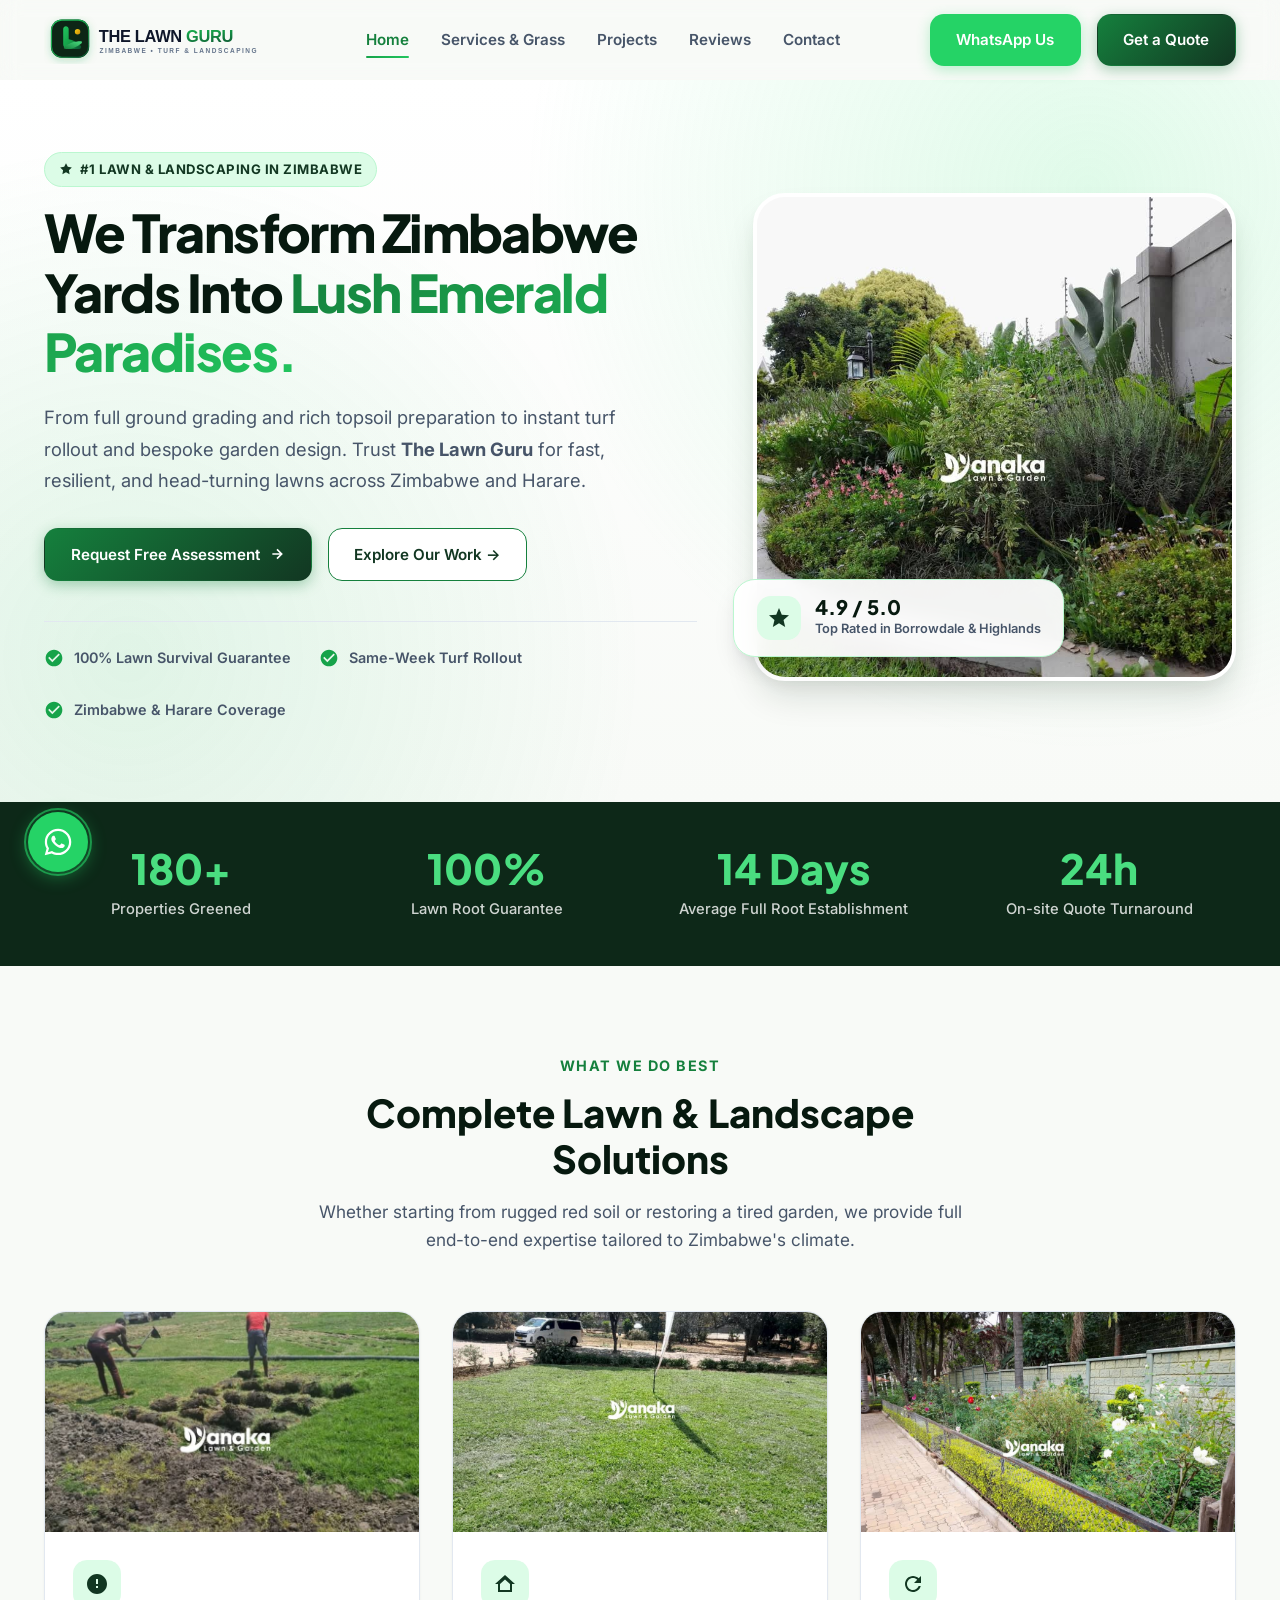
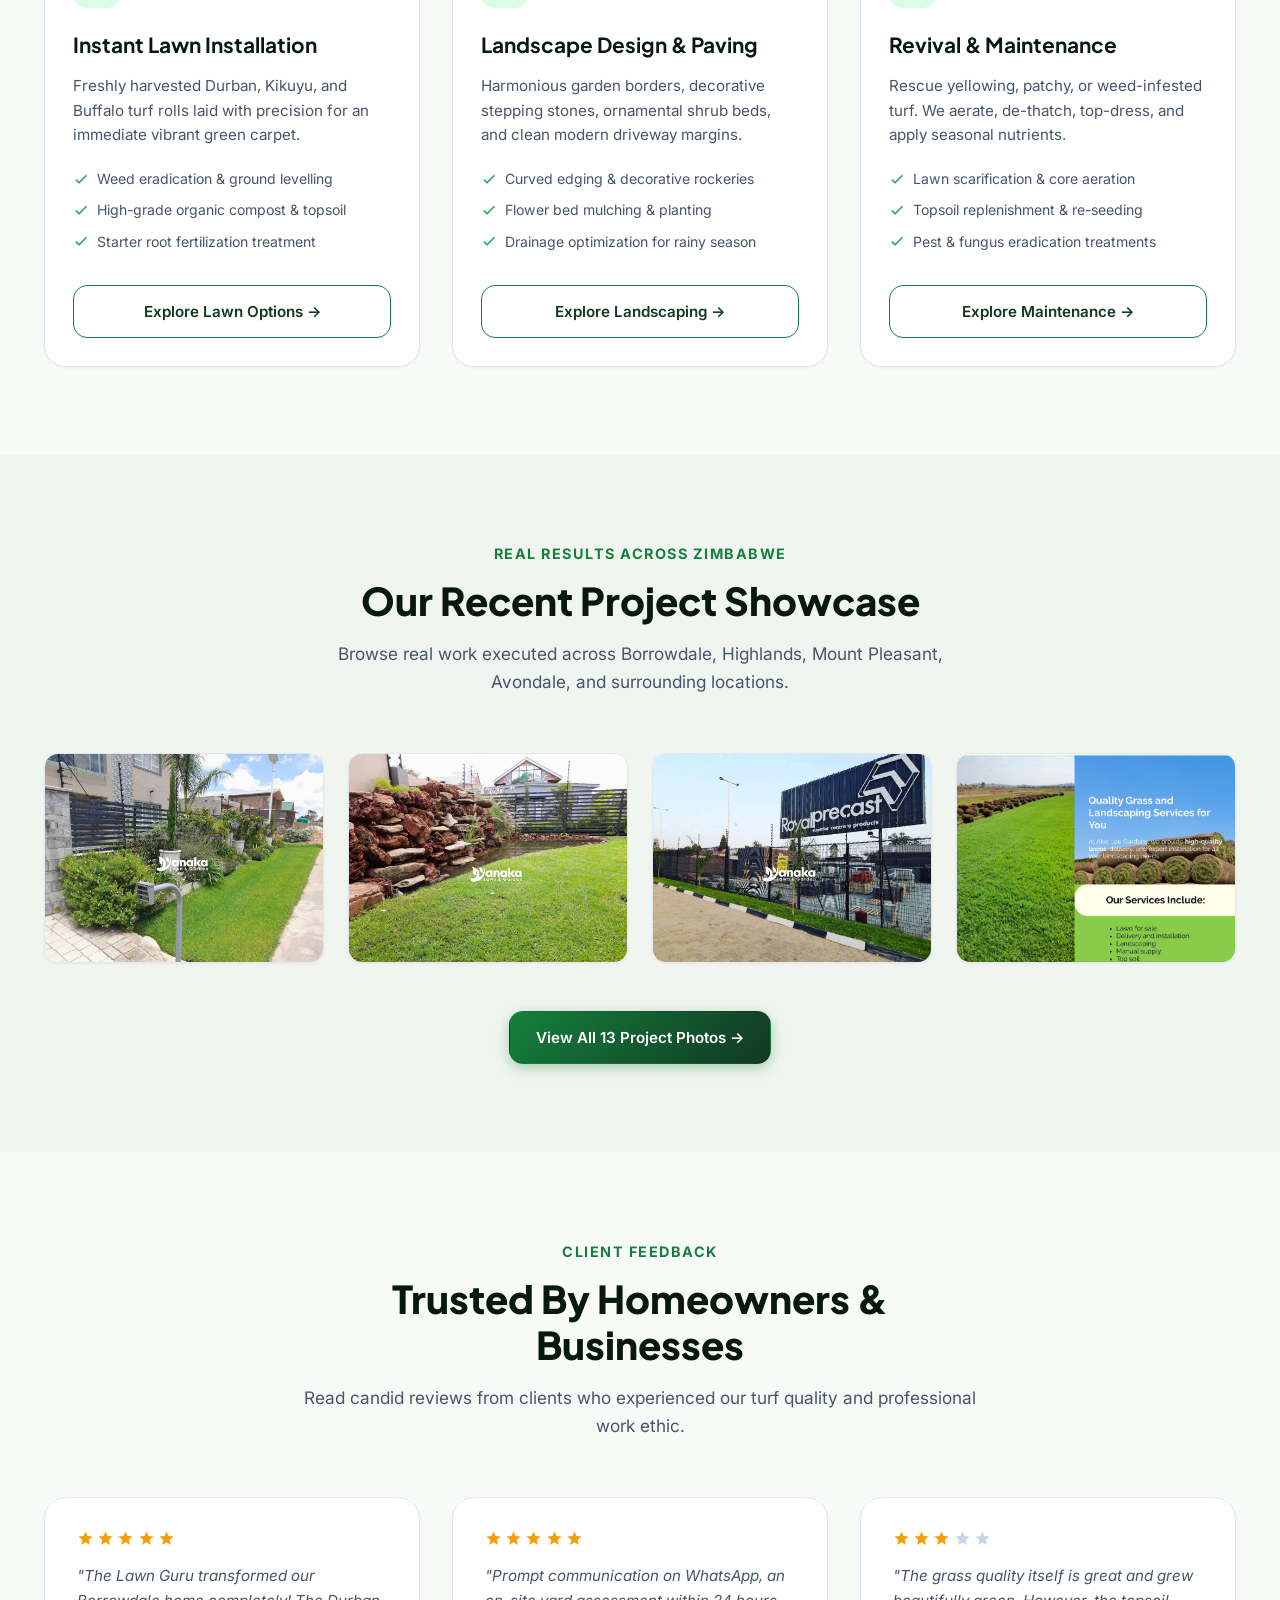
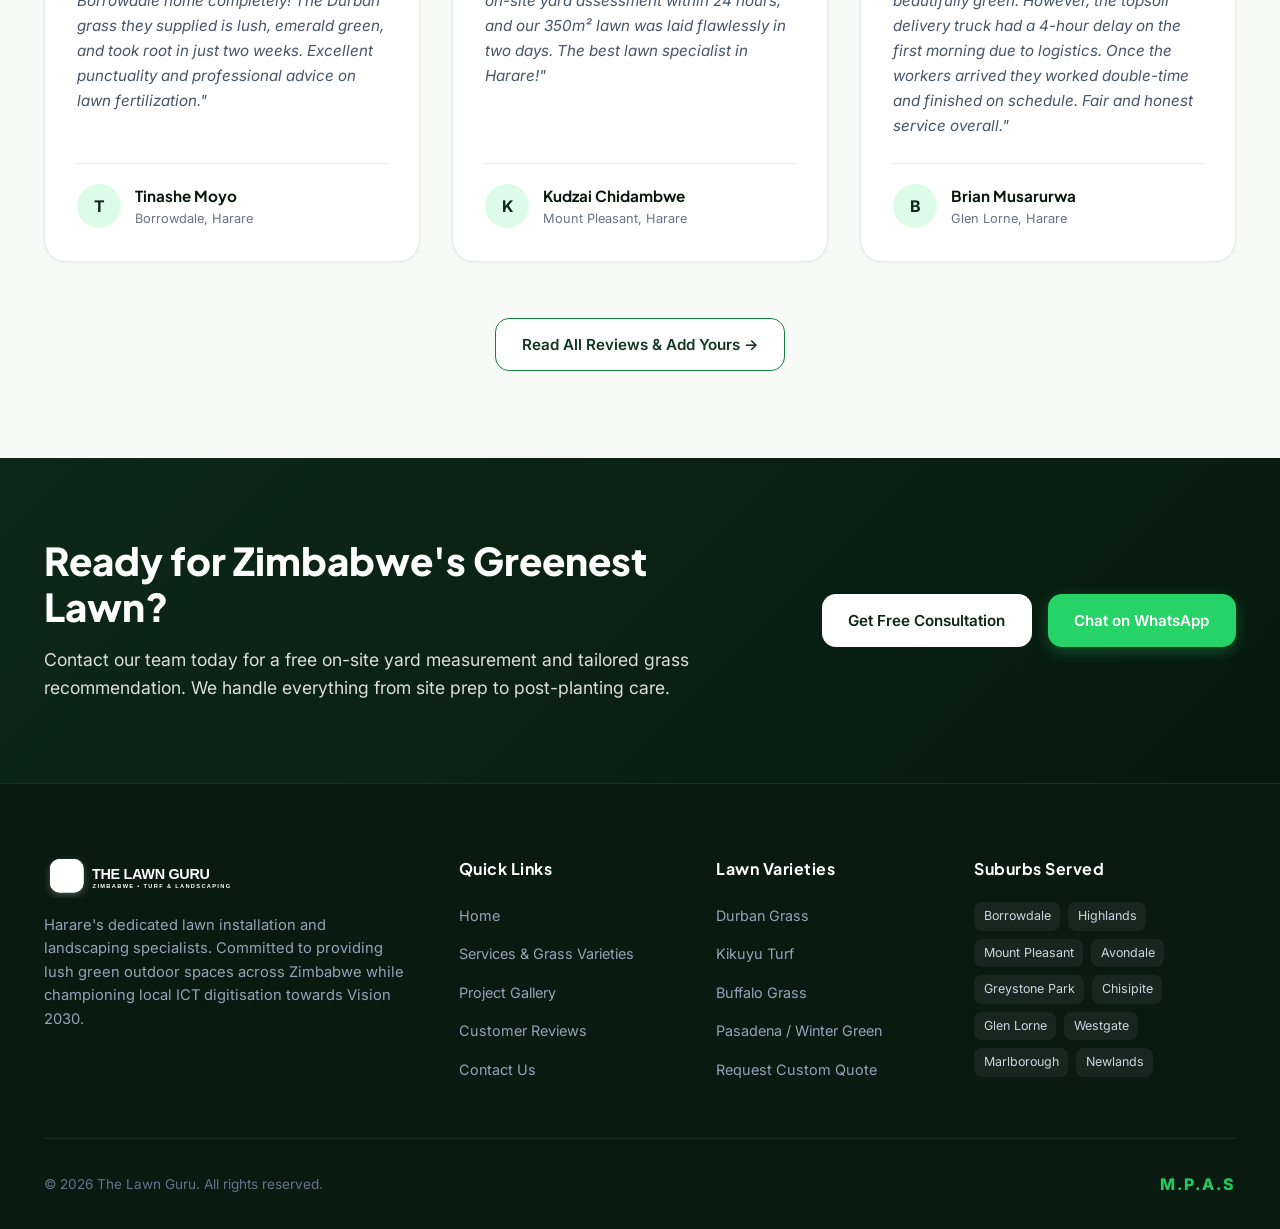
==== commit b2689bee: "fix: update footer to display M.P.A.S in green" ====
--- a/index.html
+++ b/index.html
@@ -484,8 +484,8 @@
         <div>
           &copy; 2026 The Lawn Guru. All rights reserved.
         </div>
-        <div style="font-size: 0.95rem; color: #94a3b8;">
-          Trademark of <span style="color: #22c55e; font-weight: 800; letter-spacing: 1.5px;">M.P.A.S</span>
+        <div style="font-size: 1rem; color: #22c55e; font-weight: 800; letter-spacing: 2px;">
+          M.P.A.S
         </div>
       </div>
     </div>
